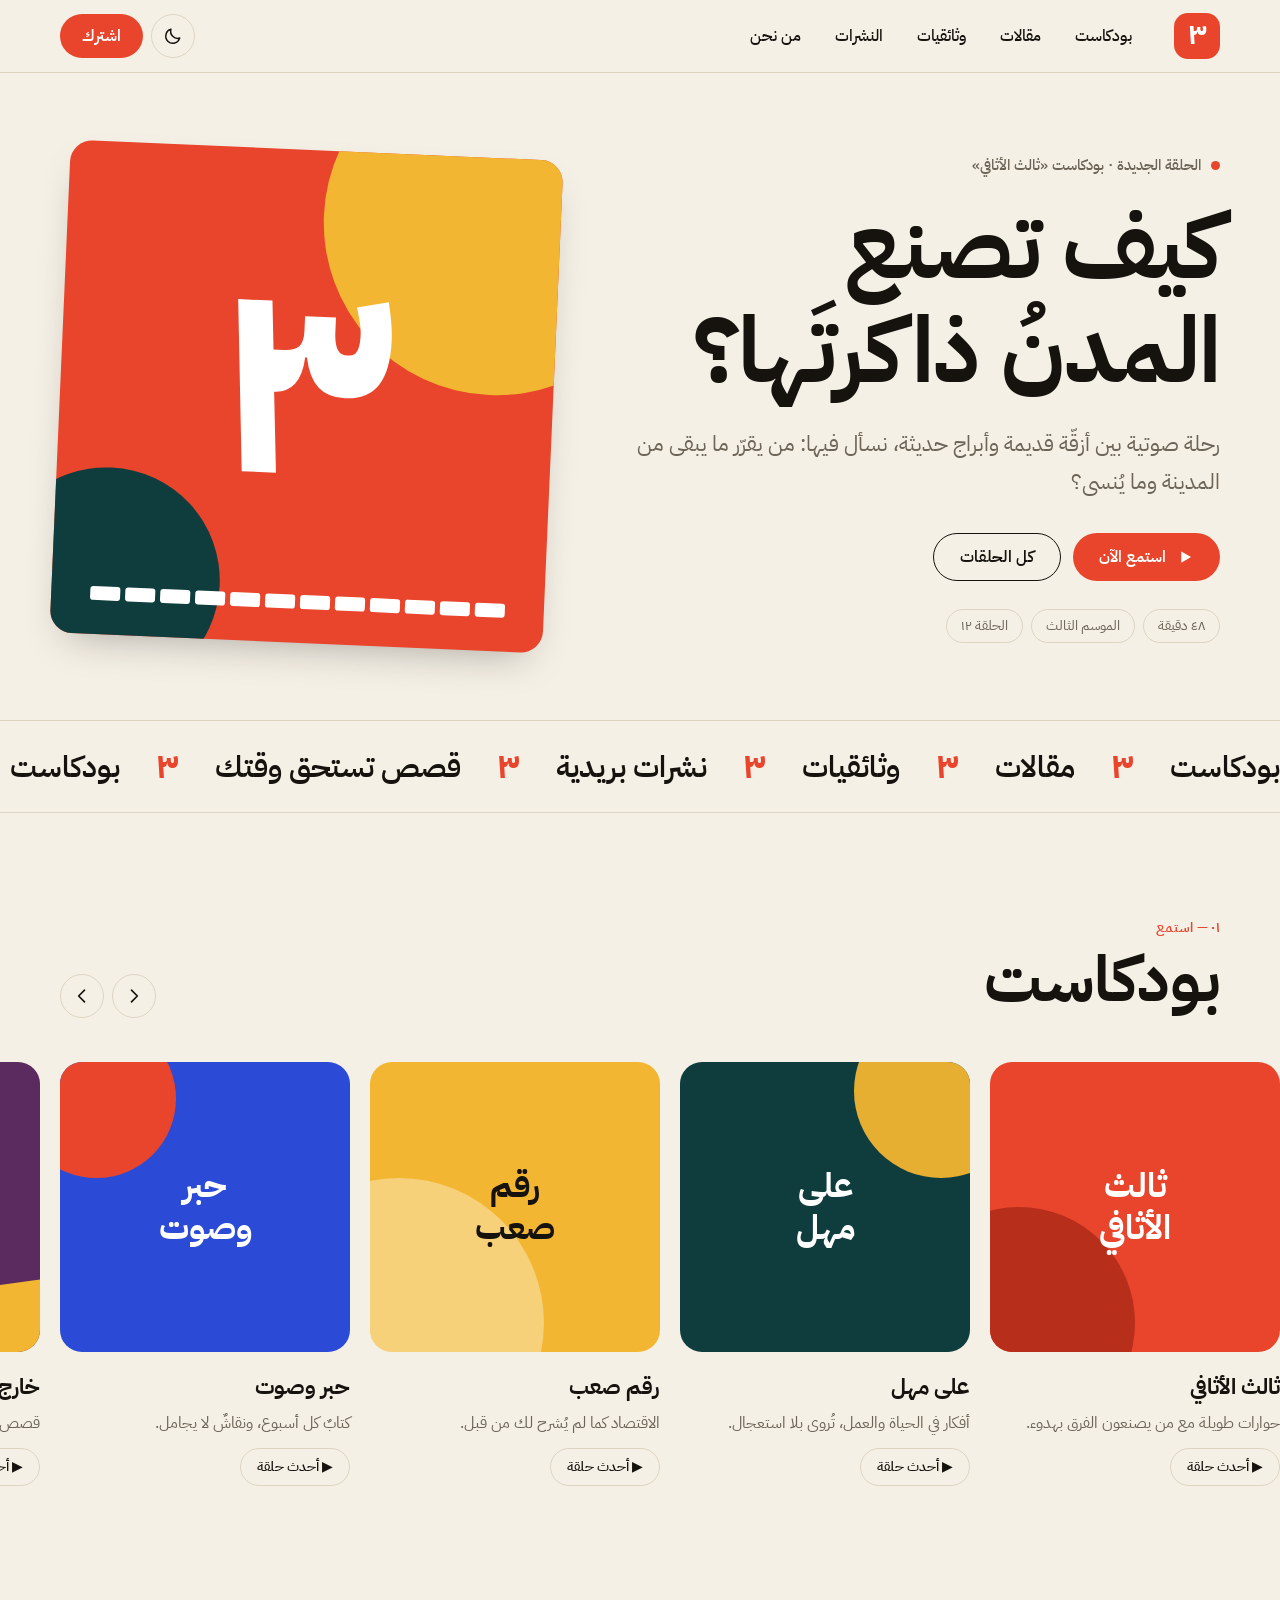
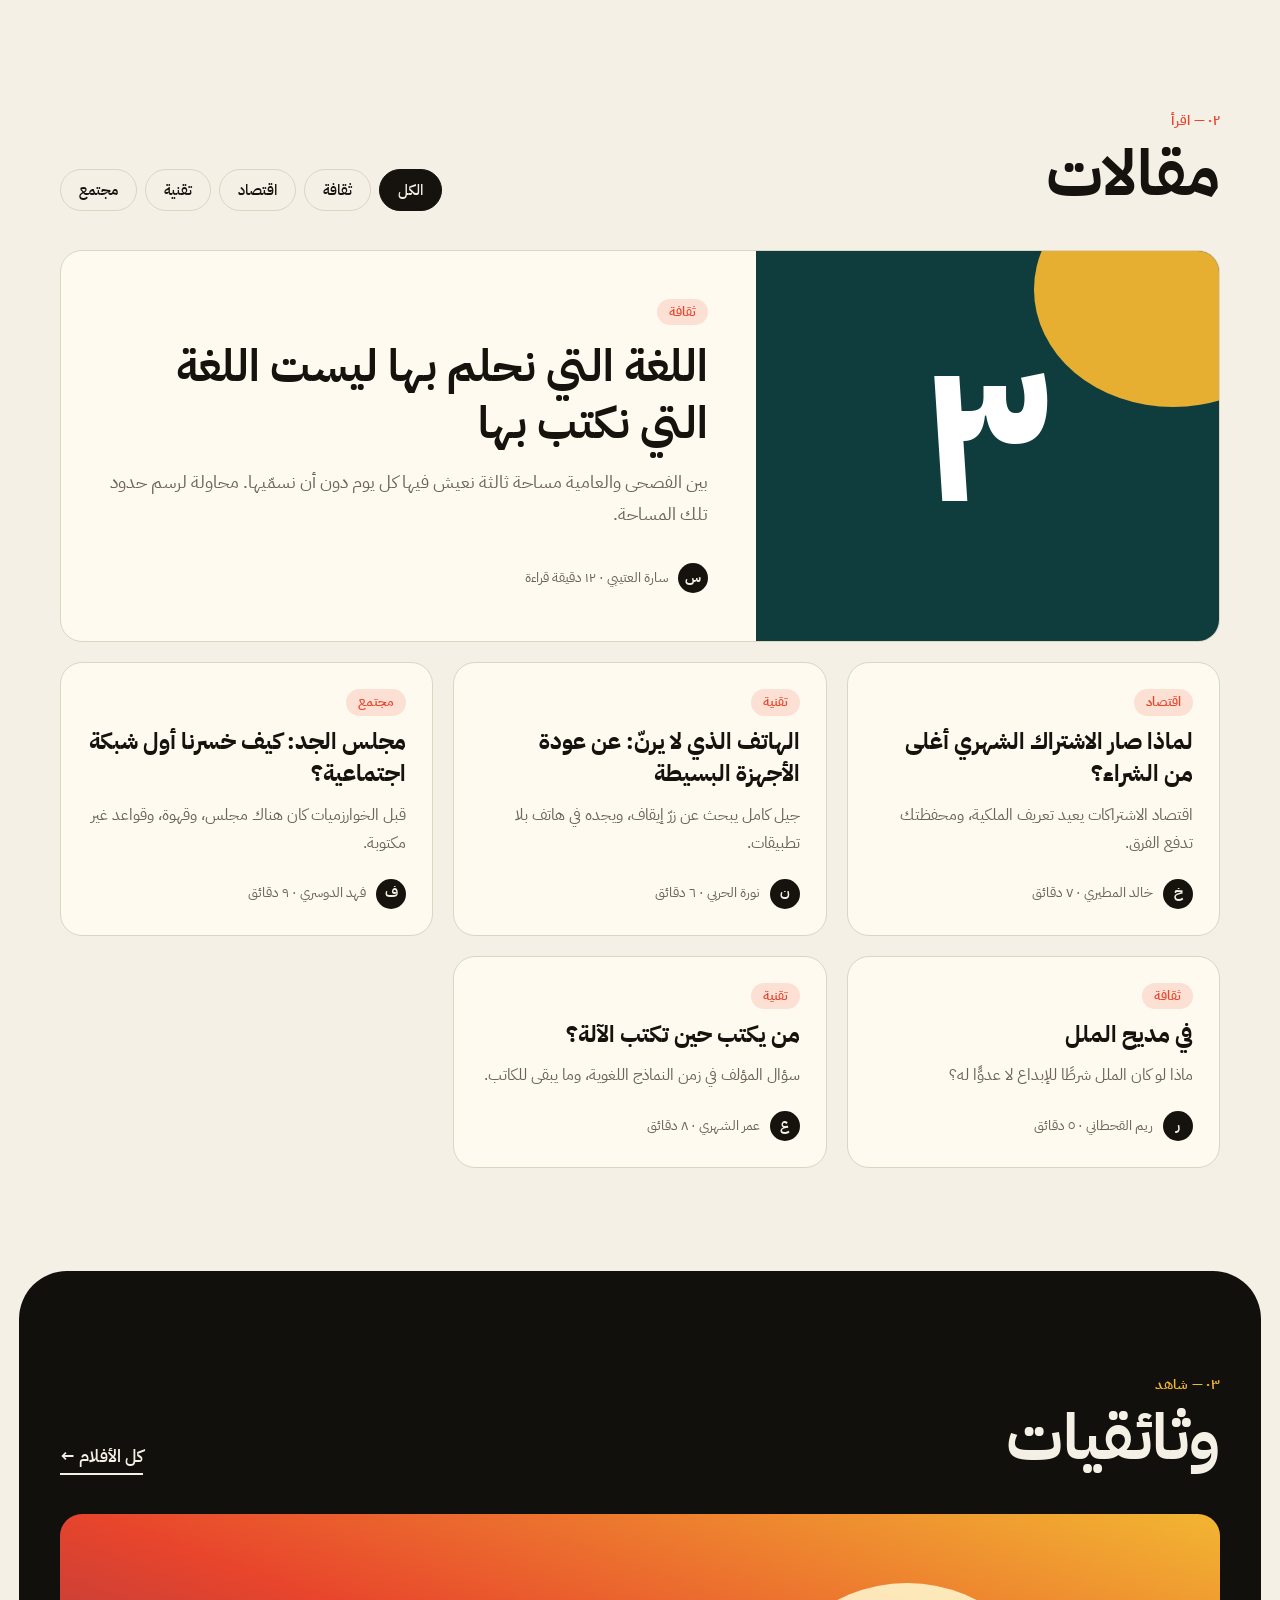
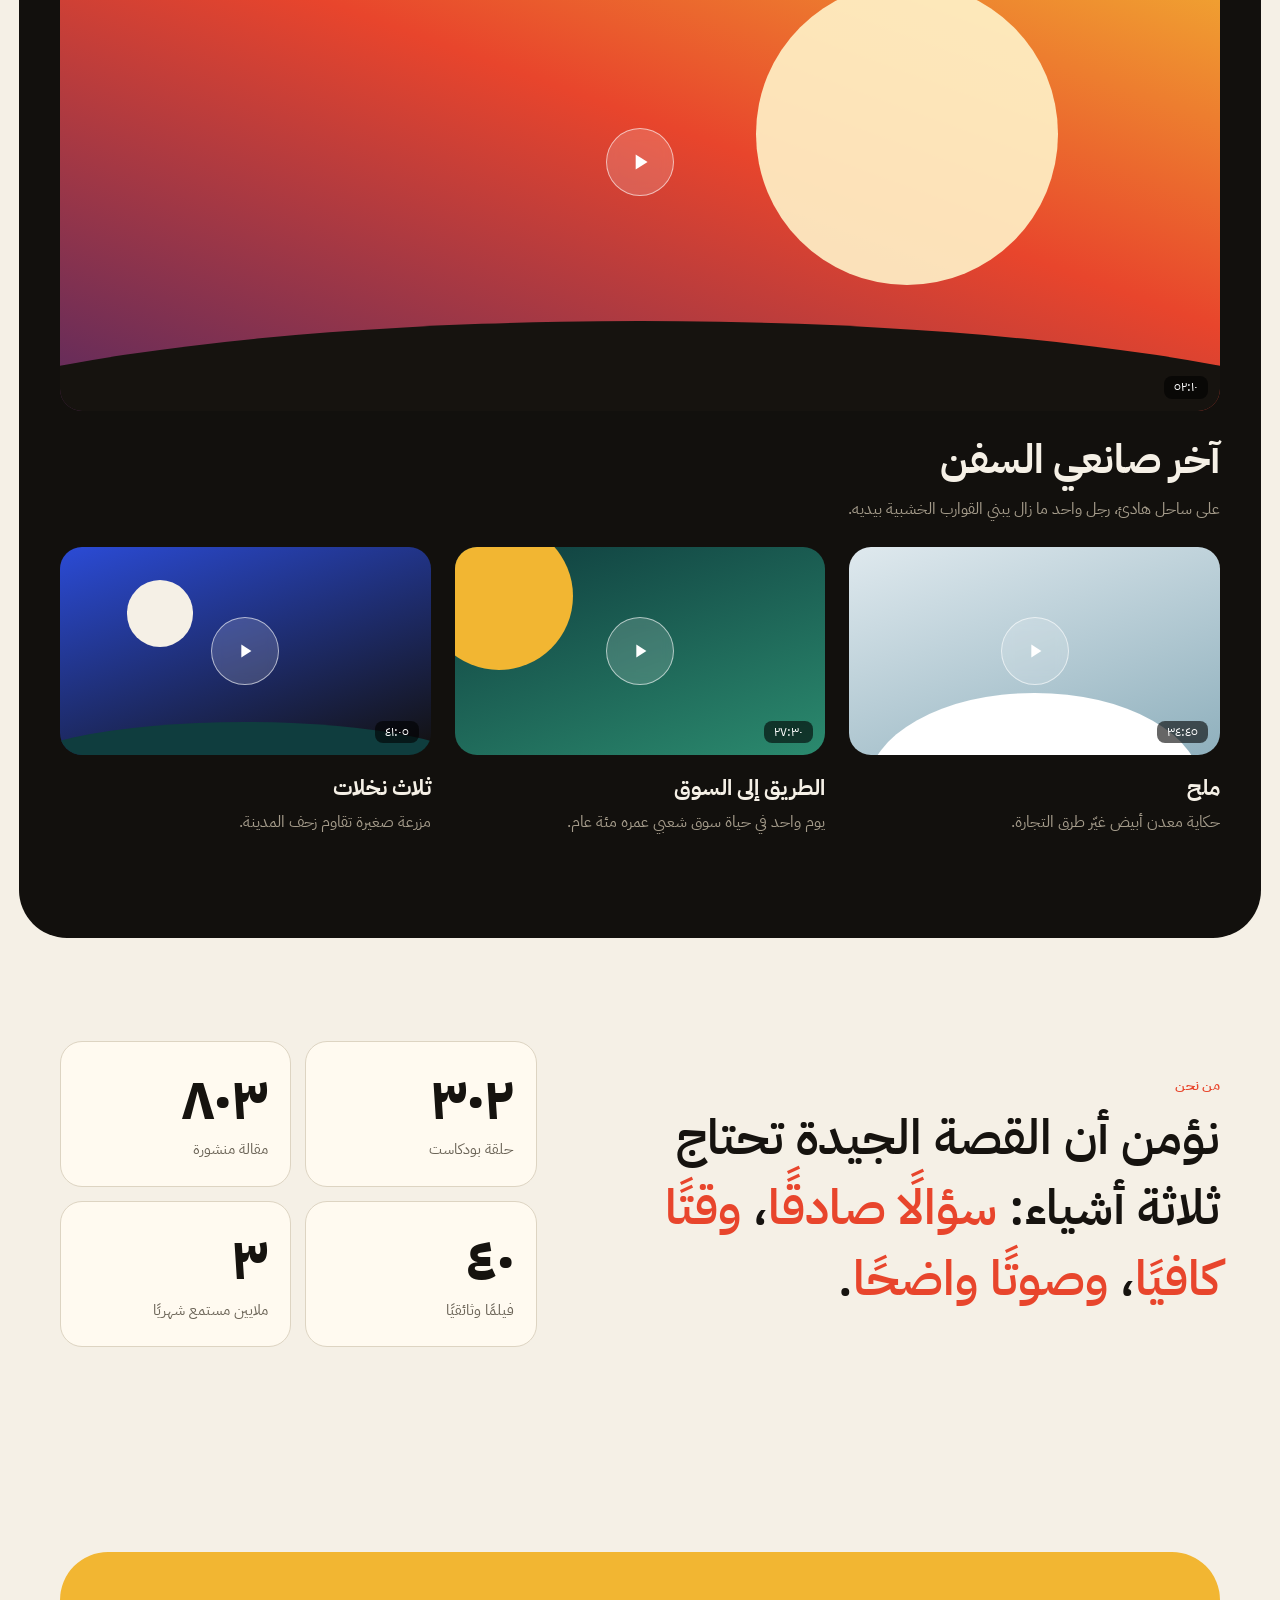
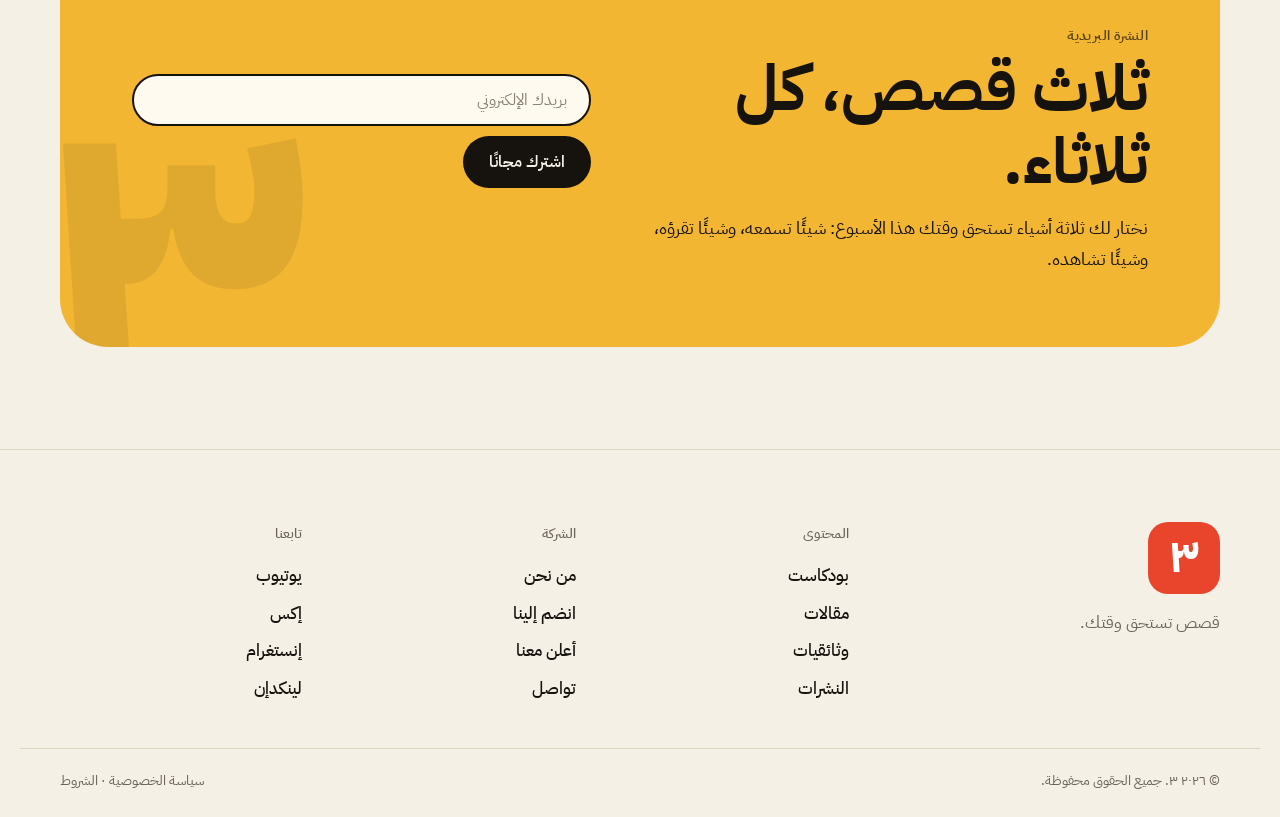
==== thalatha/index.html @ 84c0a6cb "Add ٣: Arabic editorial media site (static HTML/CSS/JS) Co-Authored-By: Claude Fable 5.2 <noreply@an" ====
<!doctype html>
<html lang="ar" dir="rtl">
<head>
  <meta charset="utf-8">
  <meta name="viewport" content="width=device-width, initial-scale=1">
  <title>٣ — قصص تستحق وقتك</title>
  <meta name="description" content="٣ منصة محتوى عربية: بودكاست، مقالات، وأفلام وثائقية تُصنع بتأنٍّ.">
  <link rel="icon" href="data:image/svg+xml,%3Csvg xmlns='http://www.w3.org/2000/svg' viewBox='0 0 64 64'%3E%3Crect width='64' height='64' rx='14' fill='%23E8452C'/%3E%3Ctext x='32' y='47' font-size='44' font-weight='700' text-anchor='middle' fill='%23fff' font-family='Tahoma,Arial'%3E٣%3C/text%3E%3C/svg%3E">
  <link rel="preconnect" href="https://fonts.googleapis.com">
  <link rel="preconnect" href="https://fonts.gstatic.com" crossorigin>
  <link href="https://fonts.googleapis.com/css2?family=IBM+Plex+Sans+Arabic:wght@300;400;500;600;700&display=swap" rel="stylesheet">
  <link rel="stylesheet" href="css/style.css">
  <script>
    (function () {
      try {
        var t = localStorage.getItem('thalatha-theme');
        if (t) document.documentElement.setAttribute('data-theme', t);
      } catch (e) {}
    })();
  </script>
</head>
<body>
  <a class="skip" href="#main">تخطَّ إلى المحتوى</a>

  <header class="site-header" id="top">
    <div class="wrap header-row">
      <a class="logo" href="#top" aria-label="٣ — الصفحة الرئيسية">
        <span class="logo-mark">٣</span>
      </a>

      <nav class="nav" id="nav" aria-label="التنقل الرئيسي">
        <a href="#podcasts">بودكاست</a>
        <a href="#articles">مقالات</a>
        <a href="#films">وثائقيات</a>
        <a href="#newsletter">النشرات</a>
        <a href="#about">من نحن</a>
      </nav>

      <div class="header-actions">
        <button class="icon-btn" id="themeToggle" type="button" aria-label="تبديل المظهر">
          <svg class="i-moon" viewBox="0 0 24 24" width="20" height="20" aria-hidden="true"><path d="M20 14.5A8.5 8.5 0 0 1 9.5 4a8.5 8.5 0 1 0 10.5 10.5Z" fill="none" stroke="currentColor" stroke-width="1.8" stroke-linejoin="round"/></svg>
          <svg class="i-sun" viewBox="0 0 24 24" width="20" height="20" aria-hidden="true"><circle cx="12" cy="12" r="4.2" fill="none" stroke="currentColor" stroke-width="1.8"/><path d="M12 2.5v2.5M12 19v2.5M2.5 12H5M19 12h2.5M5.3 5.3l1.8 1.8M16.9 16.9l1.8 1.8M18.7 5.3l-1.8 1.8M7.1 16.9l-1.8 1.8" stroke="currentColor" stroke-width="1.8" stroke-linecap="round"/></svg>
        </button>
        <a class="btn btn-solid header-cta" href="#newsletter">اشترك</a>
        <button class="icon-btn menu-btn" id="menuBtn" type="button" aria-label="القائمة" aria-expanded="false" aria-controls="nav">
          <span></span><span></span>
        </button>
      </div>
    </div>
  </header>

  <main id="main">

    <!-- HERO -->
    <section class="hero">
      <div class="wrap hero-grid">
        <div class="hero-copy">
          <p class="eyebrow"><span class="dot"></span> الحلقة الجديدة · بودكاست «ثالث الأثافي»</p>
          <h1>كيف تصنع المدنُ ذاكرتَها؟</h1>
          <p class="lede">رحلة صوتية بين أزقّة قديمة وأبراج حديثة، نسأل فيها: من يقرّر ما يبقى من المدينة وما يُنسى؟</p>
          <div class="hero-cta">
            <button class="btn btn-solid play-btn" type="button" data-title="كيف تصنع المدنُ ذاكرتَها؟" data-show="ثالث الأثافي">
              <svg viewBox="0 0 24 24" width="18" height="18" aria-hidden="true"><path d="M7 4.5v15l13-7.5z" fill="currentColor"/></svg>
              استمع الآن
            </button>
            <a class="btn btn-ghost" href="#podcasts">كل الحلقات</a>
          </div>
          <ul class="hero-meta">
            <li>٤٨ دقيقة</li>
            <li>الموسم الثالث</li>
            <li>الحلقة ١٢</li>
          </ul>
        </div>

        <div class="hero-art" aria-hidden="true">
          <div class="art art-hero">
            <span class="art-num">٣</span>
            <div class="bars"><i></i><i></i><i></i><i></i><i></i><i></i><i></i><i></i><i></i><i></i><i></i><i></i></div>
          </div>
        </div>
      </div>

      <div class="ticker" aria-hidden="true">
        <div class="ticker-track">
          <span>بودكاست</span><b>٣</b><span>مقالات</span><b>٣</b><span>وثائقيات</span><b>٣</b><span>نشرات بريدية</span><b>٣</b><span>قصص تستحق وقتك</span><b>٣</b>
          <span>بودكاست</span><b>٣</b><span>مقالات</span><b>٣</b><span>وثائقيات</span><b>٣</b><span>نشرات بريدية</span><b>٣</b><span>قصص تستحق وقتك</span><b>٣</b>
        </div>
      </div>
    </section>

    <!-- PODCASTS -->
    <section class="section" id="podcasts">
      <div class="wrap">
        <div class="section-head">
          <div>
            <p class="kicker">٠١ — استمع</p>
            <h2>بودكاست</h2>
          </div>
          <div class="scroll-ctrl">
            <button class="icon-btn" type="button" data-scroll="prev" aria-label="السابق">
              <svg viewBox="0 0 24 24" width="20" height="20" aria-hidden="true"><path d="M9 5l7 7-7 7" fill="none" stroke="currentColor" stroke-width="2" stroke-linecap="round" stroke-linejoin="round"/></svg>
            </button>
            <button class="icon-btn" type="button" data-scroll="next" aria-label="التالي">
              <svg viewBox="0 0 24 24" width="20" height="20" aria-hidden="true"><path d="M15 5l-7 7 7 7" fill="none" stroke="currentColor" stroke-width="2" stroke-linecap="round" stroke-linejoin="round"/></svg>
            </button>
          </div>
        </div>
      </div>

      <div class="rail" id="podcastRail" tabindex="0" aria-label="برامج البودكاست">
        <article class="show">
          <div class="art c1"><span class="art-title">ثالث<br>الأثافي</span></div>
          <h3>ثالث الأثافي</h3>
          <p>حوارات طويلة مع من يصنعون الفرق بهدوء.</p>
          <button class="chip play-btn" type="button" data-title="كيف تصنع المدنُ ذاكرتَها؟" data-show="ثالث الأثافي">▶ أحدث حلقة</button>
        </article>
        <article class="show">
          <div class="art c2"><span class="art-title">على<br>مهل</span></div>
          <h3>على مهل</h3>
          <p>أفكار في الحياة والعمل، تُروى بلا استعجال.</p>
          <button class="chip play-btn" type="button" data-title="لماذا نخاف من الفراغ؟" data-show="على مهل">▶ أحدث حلقة</button>
        </article>
        <article class="show">
          <div class="art c3"><span class="art-title">رقم<br>صعب</span></div>
          <h3>رقم صعب</h3>
          <p>الاقتصاد كما لم يُشرح لك من قبل.</p>
          <button class="chip play-btn" type="button" data-title="من يدفع ثمن القهوة فعلًا؟" data-show="رقم صعب">▶ أحدث حلقة</button>
        </article>
        <article class="show">
          <div class="art c4"><span class="art-title">حبر<br>وصوت</span></div>
          <h3>حبر وصوت</h3>
          <p>كتابٌ كل أسبوع، ونقاشٌ لا يجامل.</p>
          <button class="chip play-btn" type="button" data-title="روايات لا تُقرأ مرة واحدة" data-show="حبر وصوت">▶ أحدث حلقة</button>
        </article>
        <article class="show">
          <div class="art c5"><span class="art-title">خارج<br>الخريطة</span></div>
          <h3>خارج الخريطة</h3>
          <p>قصص سفر إلى أماكن لا تصلها الإعلانات.</p>
          <button class="chip play-btn" type="button" data-title="قرية على حافة الربع الخالي" data-show="خارج الخريطة">▶ أحدث حلقة</button>
        </article>
        <article class="show">
          <div class="art c6"><span class="art-title">سؤال<br>ثالث</span></div>
          <h3>سؤال ثالث</h3>
          <p>علوم وتقنية لمن يحب أن يسأل «ولماذا؟».</p>
          <button class="chip play-btn" type="button" data-title="هل تحلم الآلة؟" data-show="سؤال ثالث">▶ أحدث حلقة</button>
        </article>
      </div>
    </section>

    <!-- ARTICLES -->
    <section class="section" id="articles">
      <div class="wrap">
        <div class="section-head">
          <div>
            <p class="kicker">٠٢ — اقرأ</p>
            <h2>مقالات</h2>
          </div>
          <div class="filters" role="tablist" aria-label="تصنيف المقالات">
            <button class="filter is-active" type="button" data-filter="all">الكل</button>
            <button class="filter" type="button" data-filter="culture">ثقافة</button>
            <button class="filter" type="button" data-filter="economy">اقتصاد</button>
            <button class="filter" type="button" data-filter="tech">تقنية</button>
            <button class="filter" type="button" data-filter="society">مجتمع</button>
          </div>
        </div>

        <div class="articles" id="articleGrid">
          <article class="post post-lead" data-cat="culture">
            <div class="art c2 post-art"><span class="art-num">٣</span></div>
            <div class="post-body">
              <span class="tag">ثقافة</span>
              <h3><a href="#">اللغة التي نحلم بها ليست اللغة التي نكتب بها</a></h3>
              <p>بين الفصحى والعامية مساحة ثالثة نعيش فيها كل يوم دون أن نسمّيها. محاولة لرسم حدود تلك المساحة.</p>
              <div class="byline"><span class="avatar">س</span> سارة العتيبي · ١٢ دقيقة قراءة</div>
            </div>
          </article>

          <article class="post" data-cat="economy">
            <span class="tag">اقتصاد</span>
            <h3><a href="#">لماذا صار الاشتراك الشهري أغلى من الشراء؟</a></h3>
            <p>اقتصاد الاشتراكات يعيد تعريف الملكية، ومحفظتك تدفع الفرق.</p>
            <div class="byline"><span class="avatar">خ</span> خالد المطيري · ٧ دقائق</div>
          </article>

          <article class="post" data-cat="tech">
            <span class="tag">تقنية</span>
            <h3><a href="#">الهاتف الذي لا يرنّ: عن عودة الأجهزة البسيطة</a></h3>
            <p>جيل كامل يبحث عن زرّ إيقاف، ويجده في هاتف بلا تطبيقات.</p>
            <div class="byline"><span class="avatar">ن</span> نورة الحربي · ٦ دقائق</div>
          </article>

          <article class="post" data-cat="society">
            <span class="tag">مجتمع</span>
            <h3><a href="#">مجلس الجد: كيف خسرنا أول شبكة اجتماعية؟</a></h3>
            <p>قبل الخوارزميات كان هناك مجلس، وقهوة، وقواعد غير مكتوبة.</p>
            <div class="byline"><span class="avatar">ف</span> فهد الدوسري · ٩ دقائق</div>
          </article>

          <article class="post" data-cat="culture">
            <span class="tag">ثقافة</span>
            <h3><a href="#">في مديح الملل</a></h3>
            <p>ماذا لو كان الملل شرطًا للإبداع لا عدوًّا له؟</p>
            <div class="byline"><span class="avatar">ر</span> ريم القحطاني · ٥ دقائق</div>
          </article>

          <article class="post" data-cat="tech">
            <span class="tag">تقنية</span>
            <h3><a href="#">من يكتب حين تكتب الآلة؟</a></h3>
            <p>سؤال المؤلف في زمن النماذج اللغوية، وما يبقى للكاتب.</p>
            <div class="byline"><span class="avatar">ع</span> عمر الشهري · ٨ دقائق</div>
          </article>
        </div>
      </div>
    </section>

    <!-- FILMS -->
    <section class="section section-dark" id="films">
      <div class="wrap">
        <div class="section-head">
          <div>
            <p class="kicker">٠٣ — شاهد</p>
            <h2>وثائقيات</h2>
          </div>
          <a class="link-arrow" href="#">كل الأفلام <span aria-hidden="true">←</span></a>
        </div>

        <div class="films">
          <a class="film film-lead" href="#">
            <div class="art f1">
              <span class="play-ring"><svg viewBox="0 0 24 24" width="26" height="26" aria-hidden="true"><path d="M8 5v14l11-7z" fill="currentColor"/></svg></span>
              <span class="dur">٥٢:١٠</span>
            </div>
            <h3>آخر صانعي السفن</h3>
            <p>على ساحل هادئ، رجل واحد ما زال يبني القوارب الخشبية بيديه.</p>
          </a>
          <a class="film" href="#">
            <div class="art f2">
              <span class="play-ring"><svg viewBox="0 0 24 24" width="22" height="22" aria-hidden="true"><path d="M8 5v14l11-7z" fill="currentColor"/></svg></span>
              <span class="dur">٣٤:٤٥</span>
            </div>
            <h3>ملح</h3>
            <p>حكاية معدن أبيض غيّر طرق التجارة.</p>
          </a>
          <a class="film" href="#">
            <div class="art f3">
              <span class="play-ring"><svg viewBox="0 0 24 24" width="22" height="22" aria-hidden="true"><path d="M8 5v14l11-7z" fill="currentColor"/></svg></span>
              <span class="dur">٢٧:٣٠</span>
            </div>
            <h3>الطريق إلى السوق</h3>
            <p>يوم واحد في حياة سوق شعبي عمره مئة عام.</p>
          </a>
          <a class="film" href="#">
            <div class="art f4">
              <span class="play-ring"><svg viewBox="0 0 24 24" width="22" height="22" aria-hidden="true"><path d="M8 5v14l11-7z" fill="currentColor"/></svg></span>
              <span class="dur">٤١:٠٥</span>
            </div>
            <h3>ثلاث نخلات</h3>
            <p>مزرعة صغيرة تقاوم زحف المدينة.</p>
          </a>
        </div>
      </div>
    </section>

    <!-- STATS -->
    <section class="section stats-section" id="about">
      <div class="wrap about-grid">
        <div>
          <p class="kicker">من نحن</p>
          <h2 class="big-quote">نؤمن أن القصة الجيدة تحتاج ثلاثة أشياء: <em>سؤالًا صادقًا</em>، <em>وقتًا كافيًا</em>، <em>وصوتًا واضحًا</em>.</h2>
        </div>
        <ul class="stats">
          <li><strong data-count="320">٠</strong><span>حلقة بودكاست</span></li>
          <li><strong data-count="850">٠</strong><span>مقالة منشورة</span></li>
          <li><strong data-count="42">٠</strong><span>فيلمًا وثائقيًا</span></li>
          <li><strong data-count="3">٠</strong><span>ملايين مستمع شهريًا</span></li>
        </ul>
      </div>
    </section>

    <!-- NEWSLETTER -->
    <section class="section" id="newsletter">
      <div class="wrap">
        <div class="newsletter">
          <div class="nl-copy">
            <p class="kicker">النشرة البريدية</p>
            <h2>ثلاث قصص، كل ثلاثاء.</h2>
            <p>نختار لك ثلاثة أشياء تستحق وقتك هذا الأسبوع: شيئًا تسمعه، وشيئًا تقرؤه، وشيئًا تشاهده.</p>
          </div>
          <form class="nl-form" id="nlForm" novalidate>
            <label class="sr-only" for="email">البريد الإلكتروني</label>
            <input id="email" name="email" type="email" inputmode="email" autocomplete="email" placeholder="بريدك الإلكتروني" required dir="ltr">
            <button class="btn btn-dark" type="submit">اشترك مجانًا</button>
            <p class="nl-msg" id="nlMsg" role="status" aria-live="polite"></p>
          </form>
          <span class="nl-num" aria-hidden="true">٣</span>
        </div>
      </div>
    </section>
  </main>

  <footer class="site-footer">
    <div class="wrap footer-grid">
      <div class="footer-brand">
        <span class="logo-mark logo-lg">٣</span>
        <p>قصص تستحق وقتك.</p>
      </div>
      <div>
        <h4>المحتوى</h4>
        <a href="#podcasts">بودكاست</a>
        <a href="#articles">مقالات</a>
        <a href="#films">وثائقيات</a>
        <a href="#newsletter">النشرات</a>
      </div>
      <div>
        <h4>الشركة</h4>
        <a href="#about">من نحن</a>
        <a href="#">انضم إلينا</a>
        <a href="#">أعلن معنا</a>
        <a href="#">تواصل</a>
      </div>
      <div>
        <h4>تابعنا</h4>
        <a href="#">يوتيوب</a>
        <a href="#">إكس</a>
        <a href="#">إنستغرام</a>
        <a href="#">لينكدإن</a>
      </div>
    </div>
    <div class="wrap footer-bottom">
      <span>© <span id="year">٢٠٢٦</span> ٣. جميع الحقوق محفوظة.</span>
      <span><a href="#">سياسة الخصوصية</a> · <a href="#">الشروط</a></span>
    </div>
  </footer>

  <!-- MINI PLAYER -->
  <div class="player" id="player" hidden>
    <div class="player-art">٣</div>
    <div class="player-info">
      <strong id="playerTitle">—</strong>
      <span id="playerShow">—</span>
      <div class="progress" aria-hidden="true"><i id="playerBar"></i></div>
    </div>
    <button class="icon-btn player-toggle" id="playerToggle" type="button" aria-label="إيقاف مؤقت">
      <svg class="i-pause" viewBox="0 0 24 24" width="20" height="20" aria-hidden="true"><path d="M7 5h4v14H7zM13 5h4v14h-4z" fill="currentColor"/></svg>
      <svg class="i-play" viewBox="0 0 24 24" width="20" height="20" aria-hidden="true"><path d="M7 4.5v15l13-7.5z" fill="currentColor"/></svg>
    </button>
    <button class="icon-btn" id="playerClose" type="button" aria-label="إغلاق المشغل">
      <svg viewBox="0 0 24 24" width="18" height="18" aria-hidden="true"><path d="M6 6l12 12M18 6L6 18" stroke="currentColor" stroke-width="2" stroke-linecap="round"/></svg>
    </button>
  </div>

  <script src="js/main.js"></script>
</body>
</html>
---- thalatha/css/style.css ----
/* ٣ — نظام التصميم */
:root {
  --bg: #f5f0e6;
  --surface: #fffaf0;
  --ink: #16130f;
  --muted: #6b6457;
  --line: #ddd4c2;
  --accent: #e8452c;
  --accent-ink: #ffffff;
  --green: #0f3d3e;
  --yellow: #f2b632;
  --blue: #2b4bd6;
  --plum: #5b2a5e;
  --dark: #12100d;
  --dark-surface: #1e1b16;
  --on-dark: #f5f0e6;
  --radius: 22px;
  --radius-sm: 12px;
  --wrap: 1240px;
  --gutter: clamp(16px, 4vw, 40px);
  --font: "IBM Plex Sans Arabic", "Noto Sans Arabic", "Segoe UI", Tahoma, Arial, sans-serif;
  --shadow: 0 18px 40px -18px rgba(22, 19, 15, .35);
  color-scheme: light;
}

@media (prefers-color-scheme: dark) {
  :root:not([data-theme="light"]) {
    --bg: #12100d;
    --surface: #1e1b16;
    --ink: #f5f0e6;
    --muted: #a59c8b;
    --line: #322d25;
    --dark: #070605;
    --dark-surface: #17140f;
    --shadow: 0 18px 40px -18px rgba(0, 0, 0, .8);
    color-scheme: dark;
  }
}
:root[data-theme="dark"] {
  --bg: #12100d;
  --surface: #1e1b16;
  --ink: #f5f0e6;
  --muted: #a59c8b;
  --line: #322d25;
  --dark: #070605;
  --dark-surface: #17140f;
  --shadow: 0 18px 40px -18px rgba(0, 0, 0, .8);
  color-scheme: dark;
}

*, *::before, *::after { box-sizing: border-box; }
html { scroll-behavior: smooth; scroll-padding-top: 84px; }
body {
  margin: 0;
  background: var(--bg);
  color: var(--ink);
  font-family: var(--font);
  font-size: 17px;
  line-height: 1.75;
  -webkit-font-smoothing: antialiased;
  overflow-x: hidden;
}
h1, h2, h3, h4, p, ul { margin: 0; }
ul { padding: 0; list-style: none; }
a { color: inherit; text-decoration: none; }
button { font: inherit; color: inherit; cursor: pointer; border: 0; background: none; }
:focus-visible { outline: 3px solid var(--accent); outline-offset: 3px; border-radius: 6px; }

.wrap { max-width: var(--wrap); margin-inline: auto; padding-inline: var(--gutter); }
.sr-only { position: absolute; width: 1px; height: 1px; overflow: hidden; clip-path: inset(50%); white-space: nowrap; }
.skip { position: absolute; inset-inline-start: 12px; top: -60px; background: var(--ink); color: var(--bg); padding: 8px 16px; border-radius: 10px; z-index: 100; }
.skip:focus { top: 12px; }

/* ---------- Header ---------- */
.site-header {
  position: sticky; top: 0; z-index: 50;
  background: color-mix(in srgb, var(--bg) 86%, transparent);
  backdrop-filter: blur(14px);
  -webkit-backdrop-filter: blur(14px);
  border-bottom: 1px solid var(--line);
}
.header-row { display: flex; align-items: center; gap: 28px; height: 72px; }
.logo-mark {
  display: inline-grid; place-items: center;
  width: 46px; height: 46px; border-radius: 14px;
  background: var(--accent); color: var(--accent-ink);
  font-size: 30px; font-weight: 700; line-height: 1;
  padding-bottom: 4px;
  transition: transform .3s cubic-bezier(.3, 1.6, .5, 1);
}
.logo:hover .logo-mark { transform: rotate(-8deg) scale(1.06); }
.nav { display: flex; gap: 6px; margin-inline-end: auto; }
.nav a { padding: 8px 14px; border-radius: 999px; font-weight: 500; font-size: 16px; transition: background .2s; }
.nav a:hover { background: color-mix(in srgb, var(--ink) 9%, transparent); }
.header-actions { display: flex; align-items: center; gap: 8px; }

.icon-btn {
  display: inline-grid; place-items: center;
  width: 44px; height: 44px; border-radius: 50%;
  border: 1px solid var(--line);
  transition: background .2s, border-color .2s, transform .2s;
}
.icon-btn:hover { background: var(--ink); color: var(--bg); border-color: var(--ink); }
.icon-btn:active { transform: scale(.94); }
.i-sun { display: none; }
:root[data-theme="dark"] .i-sun { display: block; }
:root[data-theme="dark"] .i-moon { display: none; }
@media (prefers-color-scheme: dark) {
  :root:not([data-theme="light"]) .i-sun { display: block; }
  :root:not([data-theme="light"]) .i-moon { display: none; }
}
.menu-btn { display: none; gap: 5px; align-content: center; }
.menu-btn span { display: block; width: 18px; height: 2px; background: currentColor; border-radius: 2px; transition: transform .25s; }
.menu-btn[aria-expanded="true"] span:first-child { transform: translateY(3.5px) rotate(45deg); }
.menu-btn[aria-expanded="true"] span:last-child { transform: translateY(-3.5px) rotate(-45deg); }

/* ---------- Buttons ---------- */
.btn {
  display: inline-flex; align-items: center; justify-content: center; gap: 10px;
  min-height: 48px; padding: 0 26px; border-radius: 999px;
  font-weight: 600; font-size: 16px; white-space: nowrap;
  transition: transform .2s, background .2s, color .2s, box-shadow .2s;
}
.btn:hover { transform: translateY(-2px); }
.btn:active { transform: translateY(0) scale(.98); }
.btn-solid { background: var(--accent); color: var(--accent-ink); }
.btn-solid:hover { box-shadow: 0 10px 24px -10px var(--accent); }
.btn-ghost { border: 1.5px solid var(--ink); }
.btn-ghost:hover { background: var(--ink); color: var(--bg); }
.btn-dark { background: #16130f; color: #f5f0e6; }
.header-cta { min-height: 44px; padding: 0 22px; }

/* ---------- Hero ---------- */
.hero { padding-top: clamp(36px, 6vw, 80px); }
.hero-grid { display: grid; grid-template-columns: 1.1fr .9fr; gap: clamp(28px, 5vw, 72px); align-items: center; }
.eyebrow { display: inline-flex; align-items: center; gap: 10px; font-size: 15px; font-weight: 500; color: var(--muted); margin-bottom: 18px; }
.dot { width: 9px; height: 9px; border-radius: 50%; background: var(--accent); animation: pulse 1.8s infinite; }
@keyframes pulse { 0% { box-shadow: 0 0 0 0 color-mix(in srgb, var(--accent) 60%, transparent); } 100% { box-shadow: 0 0 0 12px transparent; } }
h1 { font-size: clamp(42px, 7.2vw, 96px); line-height: 1.12; font-weight: 700; letter-spacing: -.01em; text-wrap: balance; }
.lede { margin-top: 22px; font-size: clamp(18px, 1.7vw, 22px); color: var(--muted); max-width: 34em; }
.hero-cta { display: flex; flex-wrap: wrap; gap: 12px; margin-top: 32px; }
.hero-meta { display: flex; flex-wrap: wrap; gap: 8px; margin-top: 28px; }
.hero-meta li { font-size: 14px; padding: 4px 14px; border: 1px solid var(--line); border-radius: 999px; color: var(--muted); }

/* ---------- Artwork (CSS-only) ---------- */
.art {
  position: relative; overflow: hidden; isolation: isolate;
  aspect-ratio: 1; border-radius: var(--radius);
  display: grid; place-items: center; color: #fff;
}
.art::before, .art::after { content: ""; position: absolute; z-index: -1; border-radius: 50%; }
.art-num { font-size: clamp(120px, 22vw, 300px); font-weight: 700; line-height: 1; padding-bottom: .12em; }
.art-title { font-size: clamp(26px, 3vw, 34px); font-weight: 700; line-height: 1.25; text-align: center; }

.art-hero { background: var(--accent); box-shadow: var(--shadow); transform: rotate(2.5deg); transition: transform .5s cubic-bezier(.3, 1.4, .5, 1); }
.hero-art:hover .art-hero { transform: rotate(0); }
.art-hero::before { width: 70%; height: 70%; background: var(--yellow); inset-inline-start: -22%; top: -22%; }
.art-hero::after { width: 46%; height: 46%; background: var(--green); inset-inline-end: -12%; bottom: -12%; }
.bars { position: absolute; inset-inline: 8%; bottom: 7%; height: 46px; display: flex; align-items: flex-end; gap: 5px; }
.bars i { flex: 1; background: #fff; border-radius: 3px; height: 30%; animation: eq 1.1s ease-in-out infinite alternate; }
.bars i:nth-child(2n) { animation-duration: .8s; }
.bars i:nth-child(3n) { animation-duration: 1.4s; }
.bars i:nth-child(4n) { animation-delay: -.5s; }
@keyframes eq { to { height: 100%; } }

.c1 { background: var(--accent); }
.c1::before { width: 80%; height: 80%; background: #b72f1b; inset-inline-end: -30%; bottom: -30%; }
.c2 { background: var(--green); }
.c2::before { width: 60%; height: 60%; background: var(--yellow); inset-inline-start: -20%; top: -20%; opacity: .95; }
.c3 { background: var(--yellow); color: #16130f; }
.c3::before { width: 100%; height: 100%; background: #fff; opacity: .35; inset-inline-start: 40%; top: 40%; }
.c4 { background: var(--blue); }
.c4::before { width: 55%; height: 55%; background: var(--accent); inset-inline-end: -15%; top: -15%; }
.c5 { background: var(--plum); }
.c5::before { width: 120%; height: 40%; border-radius: 0; background: var(--yellow); bottom: 0; inset-inline-start: -10%; transform: rotate(-8deg) translateY(55%); }
.c6 { background: #16130f; }
.c6::before { width: 60%; height: 60%; background: var(--accent); inset-inline-start: -18%; bottom: -18%; }
.c6::after { width: 30%; height: 30%; background: var(--yellow); inset-inline-end: 8%; top: 8%; }

/* ---------- Ticker ---------- */
.ticker { margin-top: clamp(40px, 6vw, 80px); border-block: 1px solid var(--line); overflow: hidden; padding: 14px 0; }
.ticker-track { display: flex; align-items: center; gap: 36px; width: max-content; animation: marquee 32s linear infinite; font-size: clamp(20px, 2.4vw, 30px); font-weight: 600; }
.ticker-track b { color: var(--accent); font-size: 1.2em; }
@keyframes marquee { to { transform: translateX(50%); } }

/* ---------- Sections ---------- */
.section { padding-block: clamp(56px, 8vw, 110px); }
.section-head { display: flex; align-items: flex-end; justify-content: space-between; gap: 20px; flex-wrap: wrap; margin-bottom: clamp(24px, 3vw, 40px); }
.kicker { font-size: 14px; font-weight: 600; color: var(--accent); letter-spacing: .02em; margin-bottom: 4px; }
h2 { font-size: clamp(34px, 5vw, 64px); line-height: 1.15; font-weight: 700; }
.scroll-ctrl { display: flex; gap: 8px; }
.link-arrow { font-weight: 600; border-bottom: 2px solid currentColor; padding-bottom: 2px; }
.link-arrow span { display: inline-block; transition: transform .2s; }
.link-arrow:hover span { transform: translateX(-6px); }

/* ---------- Podcast rail ---------- */
.rail {
  display: grid; grid-auto-flow: column; grid-auto-columns: clamp(220px, 24vw, 290px);
  gap: 20px; overflow-x: auto; scroll-snap-type: x mandatory;
  padding-inline: max(var(--gutter), calc((100vw - var(--wrap)) / 2 + var(--gutter)));
  padding-block: 6px 18px; scrollbar-width: none;
}
.rail::-webkit-scrollbar { display: none; }
.show { scroll-snap-align: start; }
.show .art { transition: transform .35s cubic-bezier(.3, 1.4, .5, 1); }
.show:hover .art { transform: translateY(-8px) rotate(-1.5deg); }
.show h3 { font-size: 22px; margin-top: 16px; }
.show p { color: var(--muted); font-size: 15.5px; margin-top: 2px; }
.chip { margin-top: 12px; padding: 6px 16px; border-radius: 999px; border: 1px solid var(--line); font-size: 14px; font-weight: 500; transition: background .2s, color .2s, border-color .2s; }
.chip:hover { background: var(--ink); color: var(--bg); border-color: var(--ink); }

/* ---------- Articles ---------- */
.filters { display: flex; flex-wrap: wrap; gap: 8px; }
.filter { padding: 7px 18px; border-radius: 999px; border: 1px solid var(--line); font-size: 15px; font-weight: 500; transition: background .2s, color .2s; }
.filter:hover { border-color: var(--ink); }
.filter.is-active { background: var(--ink); color: var(--bg); border-color: var(--ink); }

.articles { display: grid; grid-template-columns: repeat(3, 1fr); gap: 20px; }
.post {
  background: var(--surface); border: 1px solid var(--line); border-radius: var(--radius);
  padding: 26px; display: flex; flex-direction: column; gap: 10px; position: relative;
  transition: transform .25s, box-shadow .25s, border-color .25s;
}
.post:hover { transform: translateY(-5px); box-shadow: var(--shadow); border-color: var(--ink); }
.post[hidden] { display: none; }
.post h3 { font-size: 23px; line-height: 1.4; font-weight: 700; }
.post h3 a::after { content: ""; position: absolute; inset: 0; border-radius: inherit; }
.post p { color: var(--muted); font-size: 16px; }
.tag { align-self: flex-start; font-size: 13px; font-weight: 600; padding: 2px 12px; border-radius: 999px; background: color-mix(in srgb, var(--accent) 14%, transparent); color: var(--accent); }
.byline { display: flex; align-items: center; gap: 10px; margin-top: auto; padding-top: 12px; font-size: 14px; color: var(--muted); }
.avatar { display: inline-grid; place-items: center; width: 30px; height: 30px; border-radius: 50%; background: var(--ink); color: var(--bg); font-weight: 700; font-size: 14px; flex: none; }
.post-lead { grid-column: span 3; flex-direction: row; padding: 0; overflow: hidden; gap: 0; }
.post-lead .post-art { flex: 0 0 40%; aspect-ratio: auto; min-height: 320px; border-radius: 0; }
.post-lead .post-art .art-num { font-size: clamp(120px, 16vw, 220px); }
.post-lead .post-body { padding: clamp(24px, 4vw, 48px); display: flex; flex-direction: column; gap: 14px; justify-content: center; }
.post-lead h3 { font-size: clamp(26px, 3.4vw, 44px); line-height: 1.3; }
.post-lead p { font-size: 18px; }
.post-lead .byline { margin-top: 8px; }

/* ---------- Films ---------- */
.section-dark { background: var(--dark); color: var(--on-dark); border-radius: clamp(24px, 4vw, 48px); margin-inline: clamp(0px, 1.5vw, 20px); }
.section-dark .kicker { color: var(--yellow); }
.films { display: grid; grid-template-columns: repeat(3, 1fr); gap: 24px; }
.film .art { aspect-ratio: 16 / 9; }
.film-lead { grid-column: span 3; }
.film-lead .art { aspect-ratio: 21 / 9; }
.film h3 { font-size: 22px; margin-top: 14px; }
.film-lead h3 { font-size: clamp(26px, 3.2vw, 40px); }
.film p { color: #a59c8b; font-size: 16px; }
.play-ring {
  display: grid; place-items: center; width: 68px; height: 68px; border-radius: 50%;
  background: rgba(255, 255, 255, .16); backdrop-filter: blur(6px); border: 1.5px solid rgba(255, 255, 255, .6);
  transition: transform .3s cubic-bezier(.3, 1.6, .5, 1), background .3s, color .3s;
}
.film:hover .play-ring { transform: scale(1.14); background: #fff; color: #16130f; }
.dur { position: absolute; bottom: 12px; inset-inline-start: 12px; background: rgba(0, 0, 0, .6); padding: 0 10px; border-radius: 8px; font-size: 13px; }
.f1 { background: linear-gradient(200deg, #f2b632 0%, #e8452c 45%, #5b2a5e 100%); }
.f1::before { width: 26%; aspect-ratio: 1; background: #fff3c9; top: 14%; inset-inline-start: 14%; opacity: .9; }
.f1::after { width: 140%; height: 60%; background: #16130f; bottom: -42%; inset-inline-start: -20%; }
.f2 { background: linear-gradient(160deg, #dfe9ee, #8fb0bd); }
.f2::before { width: 90%; height: 90%; background: #fff; bottom: -60%; inset-inline-start: 5%; }
.f3 { background: linear-gradient(160deg, #0f3d3e, #2b8a6e); }
.f3::before { width: 40%; aspect-ratio: 1; background: var(--yellow); top: -12%; inset-inline-end: -8%; }
.f4 { background: linear-gradient(160deg, #2b4bd6, #12100d); }
.f4::before { width: 18%; aspect-ratio: 1; background: #f5f0e6; top: 16%; inset-inline-end: 18%; }
.f4::after { width: 130%; height: 50%; background: #0f3d3e; bottom: -34%; inset-inline-start: -15%; }

/* ---------- About / stats ---------- */
.about-grid { display: grid; grid-template-columns: 1.3fr 1fr; gap: clamp(28px, 5vw, 72px); align-items: center; }
.big-quote { font-size: clamp(28px, 3.8vw, 50px); line-height: 1.45; font-weight: 600; }
.big-quote em { font-style: normal; color: var(--accent); }
.stats { display: grid; grid-template-columns: 1fr 1fr; gap: 14px; }
.stats li { background: var(--surface); border: 1px solid var(--line); border-radius: var(--radius); padding: 22px; }
.stats strong { display: block; font-size: clamp(38px, 4.6vw, 60px); line-height: 1.2; font-weight: 700; font-variant-numeric: tabular-nums; }
.stats span { color: var(--muted); font-size: 15px; }

/* ---------- Newsletter ---------- */
.newsletter {
  position: relative; overflow: hidden; isolation: isolate;
  background: var(--yellow); color: #16130f; border-radius: clamp(24px, 4vw, 48px);
  padding: clamp(28px, 6vw, 72px);
  display: grid; grid-template-columns: 1.1fr 1fr; gap: clamp(24px, 4vw, 56px); align-items: center;
}
.newsletter .kicker { color: #16130f; opacity: .7; }
.nl-copy p:last-child { margin-top: 12px; font-size: 18px; max-width: 30em; }
.nl-form { display: flex; flex-wrap: wrap; gap: 10px; }
.nl-form input {
  flex: 1 1 220px; min-height: 52px; padding: 0 22px; border-radius: 999px;
  border: 2px solid #16130f; background: #fffaf0; color: #16130f; font: inherit; font-size: 16px; text-align: start;
}
.nl-form input::placeholder { color: #8a8170; direction: rtl; text-align: right; }
.nl-form .btn { min-height: 52px; }
.nl-msg { flex-basis: 100%; min-height: 1.75em; font-size: 15px; font-weight: 600; }
.nl-msg.err { color: #9c1c08; }
.nl-num { position: absolute; z-index: -1; inset-inline-end: -2%; bottom: -34%; font-size: clamp(220px, 34vw, 460px); font-weight: 700; line-height: 1; color: #16130f; opacity: .08; }

/* ---------- Footer ---------- */
.site-footer { border-top: 1px solid var(--line); padding-block: clamp(40px, 6vw, 72px) 24px; }
.footer-grid { display: grid; grid-template-columns: 1.4fr repeat(3, 1fr); gap: 32px; }
.logo-lg { width: 72px; height: 72px; font-size: 48px; border-radius: 20px; }
.footer-brand p { margin-top: 14px; color: var(--muted); }
.site-footer h4 { font-size: 14px; color: var(--muted); font-weight: 500; margin-bottom: 10px; }
.footer-grid a { display: block; padding: 4px 0; font-weight: 500; }
.footer-grid a:hover, .footer-bottom a:hover { color: var(--accent); }
.footer-bottom { display: flex; justify-content: space-between; flex-wrap: wrap; gap: 10px; margin-top: 40px; padding-top: 20px; border-top: 1px solid var(--line); font-size: 14px; color: var(--muted); }

/* ---------- Mini player ---------- */
.player {
  position: fixed; z-index: 60; bottom: 16px; inset-inline: 16px; margin-inline: auto; max-width: 560px;
  display: flex; align-items: center; gap: 12px; padding: 10px 12px;
  background: #16130f; color: #f5f0e6; border-radius: 20px; box-shadow: 0 20px 50px -15px rgba(0, 0, 0, .6);
  animation: rise .35s cubic-bezier(.3, 1.3, .5, 1);
}
.player[hidden] { display: none; }
@keyframes rise { from { transform: translateY(120%); } }
.player-art { flex: none; width: 48px; height: 48px; border-radius: 12px; background: var(--accent); display: grid; place-items: center; font-size: 30px; font-weight: 700; line-height: 1; padding-bottom: 4px; }
.player-info { flex: 1; min-width: 0; display: grid; line-height: 1.4; }
.player-info strong { font-size: 15px; white-space: nowrap; overflow: hidden; text-overflow: ellipsis; }
.player-info span { font-size: 13px; color: #a59c8b; }
.progress { height: 3px; background: #3a342b; border-radius: 3px; margin-top: 6px; overflow: hidden; }
.progress i { display: block; height: 100%; width: 0; background: var(--accent); }
.player .icon-btn { border-color: #3a342b; flex: none; }
.player .icon-btn:hover { background: #f5f0e6; color: #16130f; }
.player .i-play { display: none; }
.player.paused .i-play { display: block; }
.player.paused .i-pause { display: none; }

/* ---------- Reveal ---------- */
.reveal { opacity: 0; transform: translateY(24px); transition: opacity .7s ease, transform .7s ease; }
.reveal.in { opacity: 1; transform: none; }

/* ---------- Responsive ---------- */
@media (max-width: 960px) {
  .articles { grid-template-columns: repeat(2, 1fr); }
  .post-lead { grid-column: span 2; }
  .films { grid-template-columns: repeat(2, 1fr); }
  .film-lead { grid-column: span 2; }
  .about-grid, .newsletter { grid-template-columns: 1fr; }
  .footer-grid { grid-template-columns: 1fr 1fr; }
}
@media (max-width: 760px) {
  body { font-size: 16px; }
  .menu-btn { display: inline-grid; }
  .header-cta { display: none; }
  .header-row { gap: 12px; height: 64px; }
  .header-actions { margin-inline-start: auto; }
  .nav {
    position: absolute; top: 100%; inset-inline: 0; flex-direction: column; gap: 0;
    background: var(--bg); border-bottom: 1px solid var(--line); padding: 8px var(--gutter) 18px;
    display: none;
  }
  .nav.open { display: flex; }
  .nav a { padding: 12px 4px; font-size: 22px; font-weight: 600; border-radius: 0; border-bottom: 1px solid var(--line); }
  .hero-grid { grid-template-columns: 1fr; }
  .hero-art { order: -1; max-width: 300px; margin-inline: auto; width: 100%; }
  .articles, .films { grid-template-columns: 1fr; }
  .post-lead, .film-lead { grid-column: auto; }
  .post-lead { flex-direction: column; }
  .post-lead .post-art { flex: none; min-height: 200px; }
  .film-lead .art { aspect-ratio: 16 / 9; }
  .rail { grid-auto-columns: 68vw; }
}
@media (prefers-reduced-motion: reduce) {
  *, *::before, *::after { animation: none !important; transition: none !important; }
  html { scroll-behavior: auto; }
  .reveal { opacity: 1; transform: none; }
}
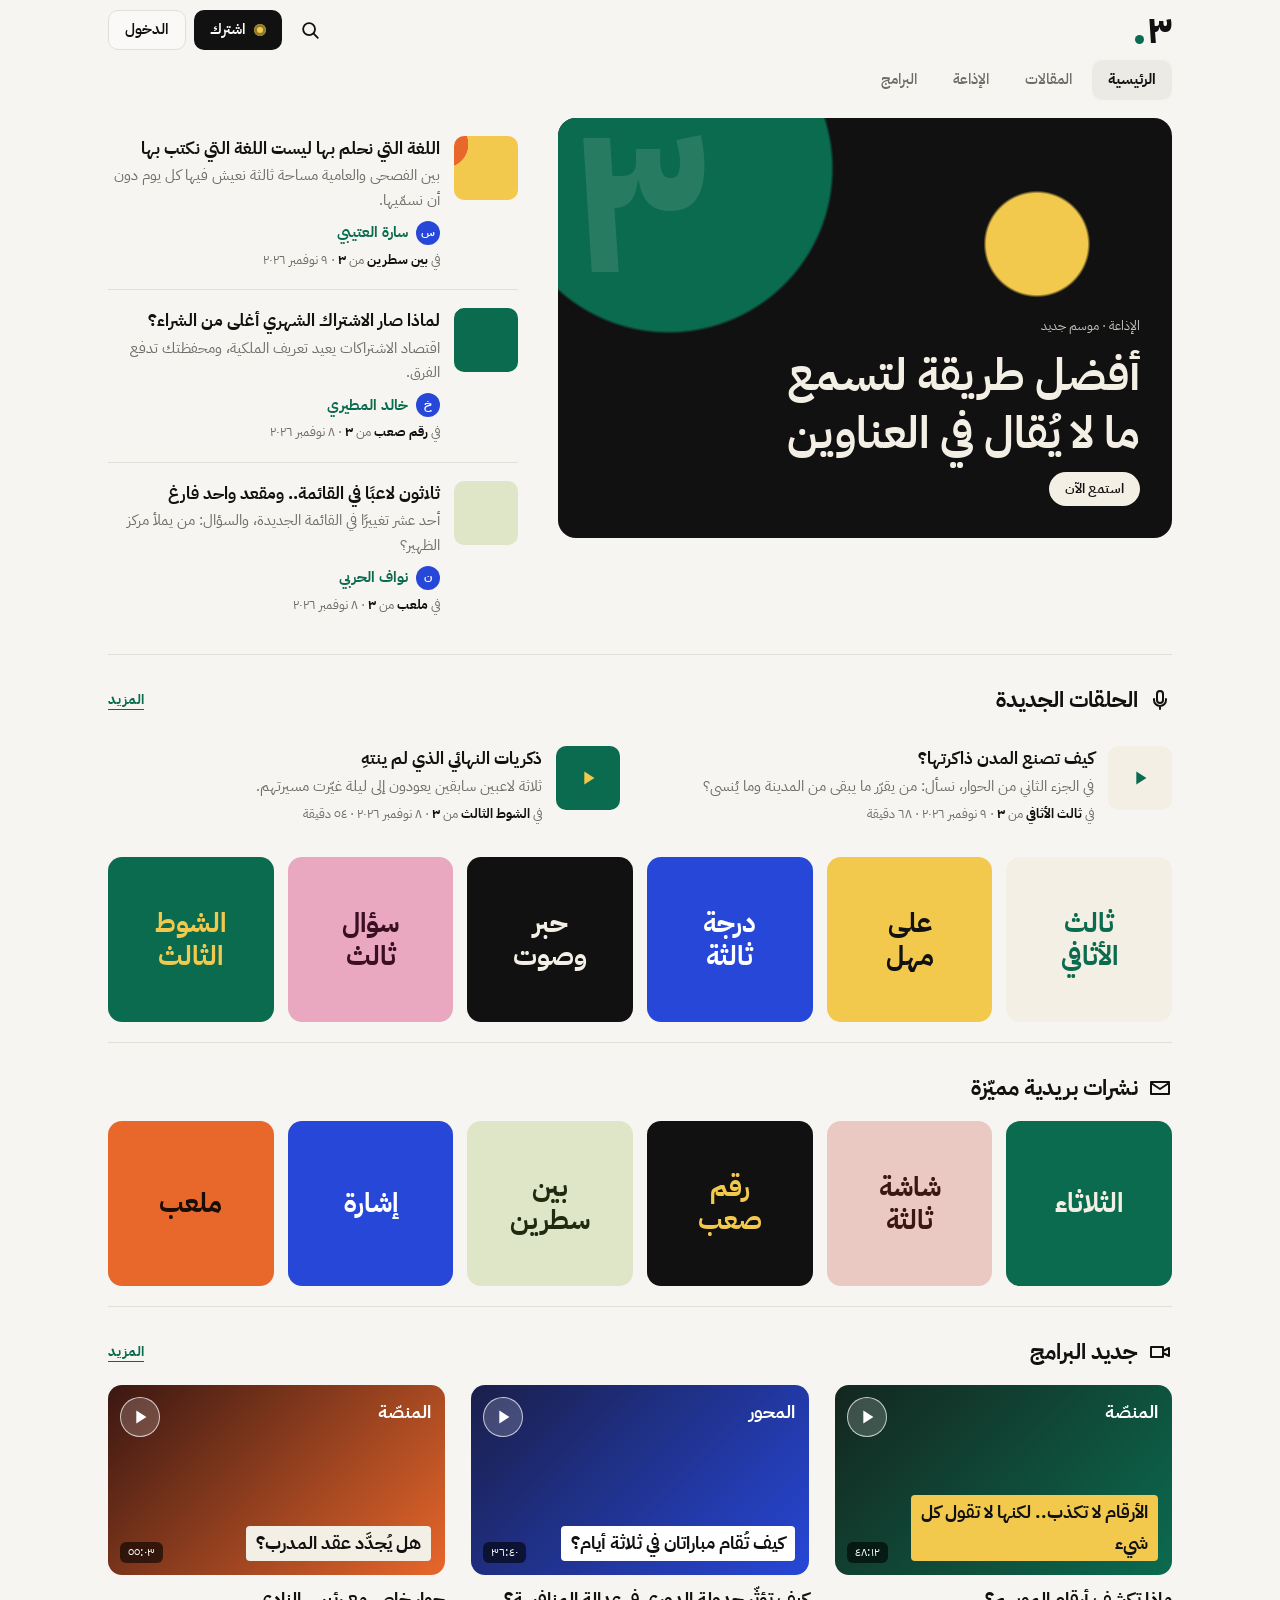
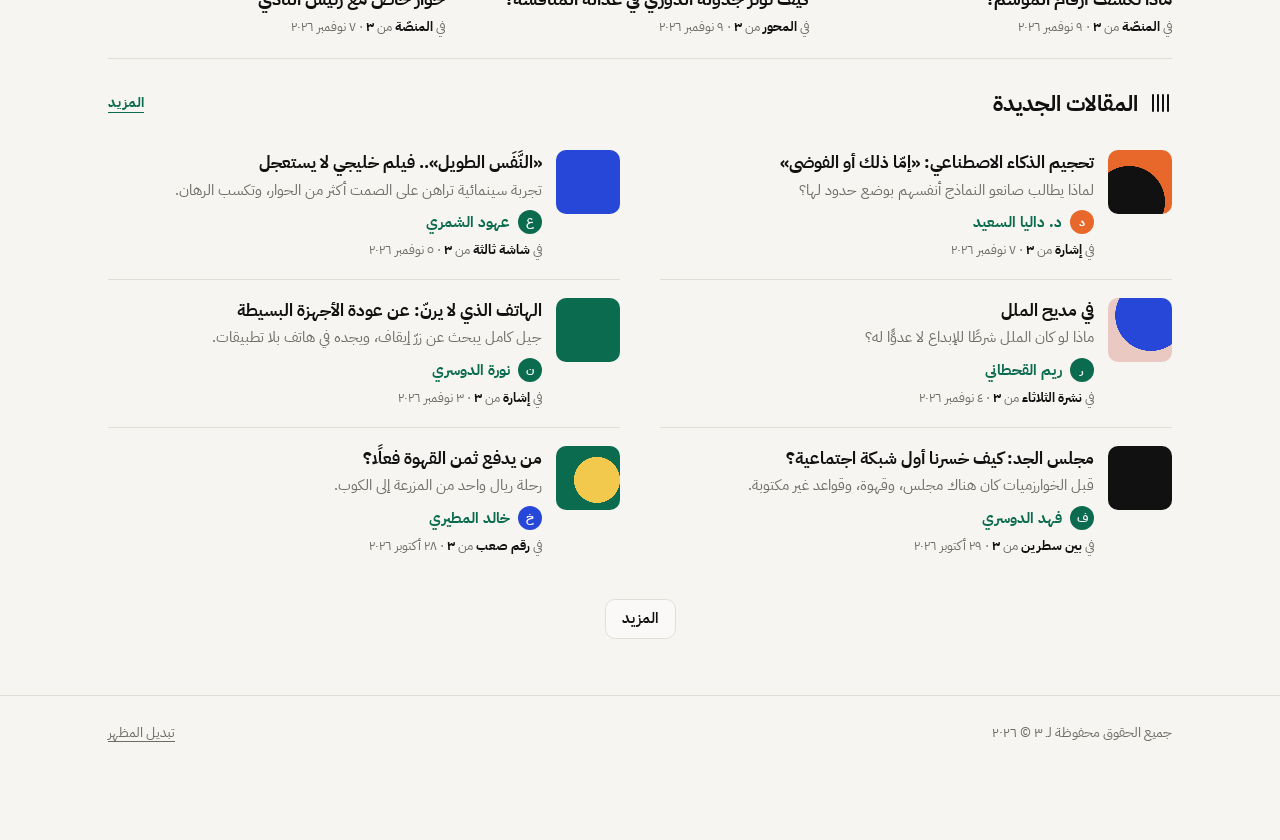
==== commit a3f6be09: "Redesign ٣ as a list-driven editorial site with tabs, reader, search Co-Authored-By: Claude Fable 5." ====
--- a/thalatha/index.html
+++ b/thalatha/index.html
@@ -3,12 +3,12 @@
 <head>
   <meta charset="utf-8">
   <meta name="viewport" content="width=device-width, initial-scale=1">
-  <title>٣ — قصص تستحق وقتك</title>
-  <meta name="description" content="٣ منصة محتوى عربية: بودكاست، مقالات، وأفلام وثائقية تُصنع بتأنٍّ.">
-  <link rel="icon" href="data:image/svg+xml,%3Csvg xmlns='http://www.w3.org/2000/svg' viewBox='0 0 64 64'%3E%3Crect width='64' height='64' rx='14' fill='%23E8452C'/%3E%3Ctext x='32' y='47' font-size='44' font-weight='700' text-anchor='middle' fill='%23fff' font-family='Tahoma,Arial'%3E٣%3C/text%3E%3C/svg%3E">
+  <title>٣</title>
+  <meta name="description" content="٣ — مقالات، إذاعة، برامج، ونشرات بريدية تستحق وقتك.">
+  <link rel="icon" href="data:image/svg+xml,%3Csvg xmlns='http://www.w3.org/2000/svg' viewBox='0 0 64 64'%3E%3Crect width='64' height='64' rx='14' fill='%23111'/%3E%3Ctext x='32' y='47' font-size='44' font-weight='700' text-anchor='middle' fill='%23fff' font-family='Tahoma,Arial'%3E٣%3C/text%3E%3C/svg%3E">
   <link rel="preconnect" href="https://fonts.googleapis.com">
   <link rel="preconnect" href="https://fonts.gstatic.com" crossorigin>
-  <link href="https://fonts.googleapis.com/css2?family=IBM+Plex+Sans+Arabic:wght@300;400;500;600;700&display=swap" rel="stylesheet">
+  <link href="https://fonts.googleapis.com/css2?family=IBM+Plex+Sans+Arabic:wght@400;500;600;700&display=swap" rel="stylesheet">
   <link rel="stylesheet" href="css/style.css">
   <script>
     (function () {
@@ -20,335 +20,94 @@
   </script>
 </head>
 <body>
-  <a class="skip" href="#main">تخطَّ إلى المحتوى</a>
+  <a class="skip" href="#app">تخطَّ إلى المحتوى</a>
 
-  <header class="site-header" id="top">
-    <div class="wrap header-row">
-      <a class="logo" href="#top" aria-label="٣ — الصفحة الرئيسية">
-        <span class="logo-mark">٣</span>
-      </a>
-
-      <nav class="nav" id="nav" aria-label="التنقل الرئيسي">
-        <a href="#podcasts">بودكاست</a>
-        <a href="#articles">مقالات</a>
-        <a href="#films">وثائقيات</a>
-        <a href="#newsletter">النشرات</a>
-        <a href="#about">من نحن</a>
+  <header class="site-header">
+    <div class="wrap">
+      <div class="topbar">
+        <a class="logo" href="#/" aria-label="٣ — الرئيسية">
+          <span class="logo-num">٣</span><span class="logo-dot"></span>
+        </a>
+        <div class="top-actions">
+          <button class="icon-btn" type="button" id="searchBtn" aria-label="بحث">
+            <svg viewBox="0 0 24 24" width="22" height="22" aria-hidden="true"><circle cx="11" cy="11" r="6.5" fill="none" stroke="currentColor" stroke-width="2"/><path d="M16 16l4.5 4.5" stroke="currentColor" stroke-width="2" stroke-linecap="round"/></svg>
+          </button>
+          <button class="btn btn-dark" type="button" data-open="subscribe"><span class="badge"></span>اشترك</button>
+          <button class="btn btn-line" type="button" data-open="login">الدخول</button>
+        </div>
+      </div>
+      <nav class="tabs" aria-label="الأقسام">
+        <a href="#/" data-tab="home">الرئيسية</a>
+        <a href="#/articles" data-tab="articles">المقالات</a>
+        <a href="#/radio" data-tab="radio">الإذاعة</a>
+        <a href="#/programs" data-tab="programs">البرامج</a>
       </nav>
-
-      <div class="header-actions">
-        <button class="icon-btn" id="themeToggle" type="button" aria-label="تبديل المظهر">
-          <svg class="i-moon" viewBox="0 0 24 24" width="20" height="20" aria-hidden="true"><path d="M20 14.5A8.5 8.5 0 0 1 9.5 4a8.5 8.5 0 1 0 10.5 10.5Z" fill="none" stroke="currentColor" stroke-width="1.8" stroke-linejoin="round"/></svg>
-          <svg class="i-sun" viewBox="0 0 24 24" width="20" height="20" aria-hidden="true"><circle cx="12" cy="12" r="4.2" fill="none" stroke="currentColor" stroke-width="1.8"/><path d="M12 2.5v2.5M12 19v2.5M2.5 12H5M19 12h2.5M5.3 5.3l1.8 1.8M16.9 16.9l1.8 1.8M18.7 5.3l-1.8 1.8M7.1 16.9l-1.8 1.8" stroke="currentColor" stroke-width="1.8" stroke-linecap="round"/></svg>
-        </button>
-        <a class="btn btn-solid header-cta" href="#newsletter">اشترك</a>
-        <button class="icon-btn menu-btn" id="menuBtn" type="button" aria-label="القائمة" aria-expanded="false" aria-controls="nav">
-          <span></span><span></span>
-        </button>
-      </div>
     </div>
   </header>
 
-  <main id="main">
-
-    <!-- HERO -->
-    <section class="hero">
-      <div class="wrap hero-grid">
-        <div class="hero-copy">
-          <p class="eyebrow"><span class="dot"></span> الحلقة الجديدة · بودكاست «ثالث الأثافي»</p>
-          <h1>كيف تصنع المدنُ ذاكرتَها؟</h1>
-          <p class="lede">رحلة صوتية بين أزقّة قديمة وأبراج حديثة، نسأل فيها: من يقرّر ما يبقى من المدينة وما يُنسى؟</p>
-          <div class="hero-cta">
-            <button class="btn btn-solid play-btn" type="button" data-title="كيف تصنع المدنُ ذاكرتَها؟" data-show="ثالث الأثافي">
-              <svg viewBox="0 0 24 24" width="18" height="18" aria-hidden="true"><path d="M7 4.5v15l13-7.5z" fill="currentColor"/></svg>
-              استمع الآن
-            </button>
-            <a class="btn btn-ghost" href="#podcasts">كل الحلقات</a>
-          </div>
-          <ul class="hero-meta">
-            <li>٤٨ دقيقة</li>
-            <li>الموسم الثالث</li>
-            <li>الحلقة ١٢</li>
-          </ul>
-        </div>
-
-        <div class="hero-art" aria-hidden="true">
-          <div class="art art-hero">
-            <span class="art-num">٣</span>
-            <div class="bars"><i></i><i></i><i></i><i></i><i></i><i></i><i></i><i></i><i></i><i></i><i></i><i></i></div>
-          </div>
-        </div>
-      </div>
-
-      <div class="ticker" aria-hidden="true">
-        <div class="ticker-track">
-          <span>بودكاست</span><b>٣</b><span>مقالات</span><b>٣</b><span>وثائقيات</span><b>٣</b><span>نشرات بريدية</span><b>٣</b><span>قصص تستحق وقتك</span><b>٣</b>
-          <span>بودكاست</span><b>٣</b><span>مقالات</span><b>٣</b><span>وثائقيات</span><b>٣</b><span>نشرات بريدية</span><b>٣</b><span>قصص تستحق وقتك</span><b>٣</b>
-        </div>
-      </div>
-    </section>
-
-    <!-- PODCASTS -->
-    <section class="section" id="podcasts">
-      <div class="wrap">
-        <div class="section-head">
-          <div>
-            <p class="kicker">٠١ — استمع</p>
-            <h2>بودكاست</h2>
-          </div>
-          <div class="scroll-ctrl">
-            <button class="icon-btn" type="button" data-scroll="prev" aria-label="السابق">
-              <svg viewBox="0 0 24 24" width="20" height="20" aria-hidden="true"><path d="M9 5l7 7-7 7" fill="none" stroke="currentColor" stroke-width="2" stroke-linecap="round" stroke-linejoin="round"/></svg>
-            </button>
-            <button class="icon-btn" type="button" data-scroll="next" aria-label="التالي">
-              <svg viewBox="0 0 24 24" width="20" height="20" aria-hidden="true"><path d="M15 5l-7 7 7 7" fill="none" stroke="currentColor" stroke-width="2" stroke-linecap="round" stroke-linejoin="round"/></svg>
-            </button>
-          </div>
-        </div>
-      </div>
-
-      <div class="rail" id="podcastRail" tabindex="0" aria-label="برامج البودكاست">
-        <article class="show">
-          <div class="art c1"><span class="art-title">ثالث<br>الأثافي</span></div>
-          <h3>ثالث الأثافي</h3>
-          <p>حوارات طويلة مع من يصنعون الفرق بهدوء.</p>
-          <button class="chip play-btn" type="button" data-title="كيف تصنع المدنُ ذاكرتَها؟" data-show="ثالث الأثافي">▶ أحدث حلقة</button>
-        </article>
-        <article class="show">
-          <div class="art c2"><span class="art-title">على<br>مهل</span></div>
-          <h3>على مهل</h3>
-          <p>أفكار في الحياة والعمل، تُروى بلا استعجال.</p>
-          <button class="chip play-btn" type="button" data-title="لماذا نخاف من الفراغ؟" data-show="على مهل">▶ أحدث حلقة</button>
-        </article>
-        <article class="show">
-          <div class="art c3"><span class="art-title">رقم<br>صعب</span></div>
-          <h3>رقم صعب</h3>
-          <p>الاقتصاد كما لم يُشرح لك من قبل.</p>
-          <button class="chip play-btn" type="button" data-title="من يدفع ثمن القهوة فعلًا؟" data-show="رقم صعب">▶ أحدث حلقة</button>
-        </article>
-        <article class="show">
-          <div class="art c4"><span class="art-title">حبر<br>وصوت</span></div>
-          <h3>حبر وصوت</h3>
-          <p>كتابٌ كل أسبوع، ونقاشٌ لا يجامل.</p>
-          <button class="chip play-btn" type="button" data-title="روايات لا تُقرأ مرة واحدة" data-show="حبر وصوت">▶ أحدث حلقة</button>
-        </article>
-        <article class="show">
-          <div class="art c5"><span class="art-title">خارج<br>الخريطة</span></div>
-          <h3>خارج الخريطة</h3>
-          <p>قصص سفر إلى أماكن لا تصلها الإعلانات.</p>
-          <button class="chip play-btn" type="button" data-title="قرية على حافة الربع الخالي" data-show="خارج الخريطة">▶ أحدث حلقة</button>
-        </article>
-        <article class="show">
-          <div class="art c6"><span class="art-title">سؤال<br>ثالث</span></div>
-          <h3>سؤال ثالث</h3>
-          <p>علوم وتقنية لمن يحب أن يسأل «ولماذا؟».</p>
-          <button class="chip play-btn" type="button" data-title="هل تحلم الآلة؟" data-show="سؤال ثالث">▶ أحدث حلقة</button>
-        </article>
-      </div>
-    </section>
-
-    <!-- ARTICLES -->
-    <section class="section" id="articles">
-      <div class="wrap">
-        <div class="section-head">
-          <div>
-            <p class="kicker">٠٢ — اقرأ</p>
-            <h2>مقالات</h2>
-          </div>
-          <div class="filters" role="tablist" aria-label="تصنيف المقالات">
-            <button class="filter is-active" type="button" data-filter="all">الكل</button>
-            <button class="filter" type="button" data-filter="culture">ثقافة</button>
-            <button class="filter" type="button" data-filter="economy">اقتصاد</button>
-            <button class="filter" type="button" data-filter="tech">تقنية</button>
-            <button class="filter" type="button" data-filter="society">مجتمع</button>
-          </div>
-        </div>
-
-        <div class="articles" id="articleGrid">
-          <article class="post post-lead" data-cat="culture">
-            <div class="art c2 post-art"><span class="art-num">٣</span></div>
-            <div class="post-body">
-              <span class="tag">ثقافة</span>
-              <h3><a href="#">اللغة التي نحلم بها ليست اللغة التي نكتب بها</a></h3>
-              <p>بين الفصحى والعامية مساحة ثالثة نعيش فيها كل يوم دون أن نسمّيها. محاولة لرسم حدود تلك المساحة.</p>
-              <div class="byline"><span class="avatar">س</span> سارة العتيبي · ١٢ دقيقة قراءة</div>
-            </div>
-          </article>
-
-          <article class="post" data-cat="economy">
-            <span class="tag">اقتصاد</span>
-            <h3><a href="#">لماذا صار الاشتراك الشهري أغلى من الشراء؟</a></h3>
-            <p>اقتصاد الاشتراكات يعيد تعريف الملكية، ومحفظتك تدفع الفرق.</p>
-            <div class="byline"><span class="avatar">خ</span> خالد المطيري · ٧ دقائق</div>
-          </article>
-
-          <article class="post" data-cat="tech">
-            <span class="tag">تقنية</span>
-            <h3><a href="#">الهاتف الذي لا يرنّ: عن عودة الأجهزة البسيطة</a></h3>
-            <p>جيل كامل يبحث عن زرّ إيقاف، ويجده في هاتف بلا تطبيقات.</p>
-            <div class="byline"><span class="avatar">ن</span> نورة الحربي · ٦ دقائق</div>
-          </article>
-
-          <article class="post" data-cat="society">
-            <span class="tag">مجتمع</span>
-            <h3><a href="#">مجلس الجد: كيف خسرنا أول شبكة اجتماعية؟</a></h3>
-            <p>قبل الخوارزميات كان هناك مجلس، وقهوة، وقواعد غير مكتوبة.</p>
-            <div class="byline"><span class="avatar">ف</span> فهد الدوسري · ٩ دقائق</div>
-          </article>
-
-          <article class="post" data-cat="culture">
-            <span class="tag">ثقافة</span>
-            <h3><a href="#">في مديح الملل</a></h3>
-            <p>ماذا لو كان الملل شرطًا للإبداع لا عدوًّا له؟</p>
-            <div class="byline"><span class="avatar">ر</span> ريم القحطاني · ٥ دقائق</div>
-          </article>
-
-          <article class="post" data-cat="tech">
-            <span class="tag">تقنية</span>
-            <h3><a href="#">من يكتب حين تكتب الآلة؟</a></h3>
-            <p>سؤال المؤلف في زمن النماذج اللغوية، وما يبقى للكاتب.</p>
-            <div class="byline"><span class="avatar">ع</span> عمر الشهري · ٨ دقائق</div>
-          </article>
-        </div>
-      </div>
-    </section>
-
-    <!-- FILMS -->
-    <section class="section section-dark" id="films">
-      <div class="wrap">
-        <div class="section-head">
-          <div>
-            <p class="kicker">٠٣ — شاهد</p>
-            <h2>وثائقيات</h2>
-          </div>
-          <a class="link-arrow" href="#">كل الأفلام <span aria-hidden="true">←</span></a>
-        </div>
-
-        <div class="films">
-          <a class="film film-lead" href="#">
-            <div class="art f1">
-              <span class="play-ring"><svg viewBox="0 0 24 24" width="26" height="26" aria-hidden="true"><path d="M8 5v14l11-7z" fill="currentColor"/></svg></span>
-              <span class="dur">٥٢:١٠</span>
-            </div>
-            <h3>آخر صانعي السفن</h3>
-            <p>على ساحل هادئ، رجل واحد ما زال يبني القوارب الخشبية بيديه.</p>
-          </a>
-          <a class="film" href="#">
-            <div class="art f2">
-              <span class="play-ring"><svg viewBox="0 0 24 24" width="22" height="22" aria-hidden="true"><path d="M8 5v14l11-7z" fill="currentColor"/></svg></span>
-              <span class="dur">٣٤:٤٥</span>
-            </div>
-            <h3>ملح</h3>
-            <p>حكاية معدن أبيض غيّر طرق التجارة.</p>
-          </a>
-          <a class="film" href="#">
-            <div class="art f3">
-              <span class="play-ring"><svg viewBox="0 0 24 24" width="22" height="22" aria-hidden="true"><path d="M8 5v14l11-7z" fill="currentColor"/></svg></span>
-              <span class="dur">٢٧:٣٠</span>
-            </div>
-            <h3>الطريق إلى السوق</h3>
-            <p>يوم واحد في حياة سوق شعبي عمره مئة عام.</p>
-          </a>
-          <a class="film" href="#">
-            <div class="art f4">
-              <span class="play-ring"><svg viewBox="0 0 24 24" width="22" height="22" aria-hidden="true"><path d="M8 5v14l11-7z" fill="currentColor"/></svg></span>
-              <span class="dur">٤١:٠٥</span>
-            </div>
-            <h3>ثلاث نخلات</h3>
-            <p>مزرعة صغيرة تقاوم زحف المدينة.</p>
-          </a>
-        </div>
-      </div>
-    </section>
-
-    <!-- STATS -->
-    <section class="section stats-section" id="about">
-      <div class="wrap about-grid">
-        <div>
-          <p class="kicker">من نحن</p>
-          <h2 class="big-quote">نؤمن أن القصة الجيدة تحتاج ثلاثة أشياء: <em>سؤالًا صادقًا</em>، <em>وقتًا كافيًا</em>، <em>وصوتًا واضحًا</em>.</h2>
-        </div>
-        <ul class="stats">
-          <li><strong data-count="320">٠</strong><span>حلقة بودكاست</span></li>
-          <li><strong data-count="850">٠</strong><span>مقالة منشورة</span></li>
-          <li><strong data-count="42">٠</strong><span>فيلمًا وثائقيًا</span></li>
-          <li><strong data-count="3">٠</strong><span>ملايين مستمع شهريًا</span></li>
-        </ul>
-      </div>
-    </section>
-
-    <!-- NEWSLETTER -->
-    <section class="section" id="newsletter">
-      <div class="wrap">
-        <div class="newsletter">
-          <div class="nl-copy">
-            <p class="kicker">النشرة البريدية</p>
-            <h2>ثلاث قصص، كل ثلاثاء.</h2>
-            <p>نختار لك ثلاثة أشياء تستحق وقتك هذا الأسبوع: شيئًا تسمعه، وشيئًا تقرؤه، وشيئًا تشاهده.</p>
-          </div>
-          <form class="nl-form" id="nlForm" novalidate>
-            <label class="sr-only" for="email">البريد الإلكتروني</label>
-            <input id="email" name="email" type="email" inputmode="email" autocomplete="email" placeholder="بريدك الإلكتروني" required dir="ltr">
-            <button class="btn btn-dark" type="submit">اشترك مجانًا</button>
-            <p class="nl-msg" id="nlMsg" role="status" aria-live="polite"></p>
-          </form>
-          <span class="nl-num" aria-hidden="true">٣</span>
-        </div>
-      </div>
-    </section>
-  </main>
+  <main id="app" class="wrap" tabindex="-1"></main>
 
   <footer class="site-footer">
-    <div class="wrap footer-grid">
-      <div class="footer-brand">
-        <span class="logo-mark logo-lg">٣</span>
-        <p>قصص تستحق وقتك.</p>
-      </div>
-      <div>
-        <h4>المحتوى</h4>
-        <a href="#podcasts">بودكاست</a>
-        <a href="#articles">مقالات</a>
-        <a href="#films">وثائقيات</a>
-        <a href="#newsletter">النشرات</a>
-      </div>
-      <div>
-        <h4>الشركة</h4>
-        <a href="#about">من نحن</a>
-        <a href="#">انضم إلينا</a>
-        <a href="#">أعلن معنا</a>
-        <a href="#">تواصل</a>
-      </div>
-      <div>
-        <h4>تابعنا</h4>
-        <a href="#">يوتيوب</a>
-        <a href="#">إكس</a>
-        <a href="#">إنستغرام</a>
-        <a href="#">لينكدإن</a>
-      </div>
-    </div>
-    <div class="wrap footer-bottom">
-      <span>© <span id="year">٢٠٢٦</span> ٣. جميع الحقوق محفوظة.</span>
-      <span><a href="#">سياسة الخصوصية</a> · <a href="#">الشروط</a></span>
+    <div class="wrap footer-row">
+      <span>جميع الحقوق محفوظة لـ ٣ © <span id="year"></span></span>
+      <button class="theme-btn" type="button" id="themeToggle">تبديل المظهر</button>
     </div>
   </footer>
 
-  <!-- MINI PLAYER -->
+  <!-- البحث -->
+  <dialog class="sheet search-sheet" id="dlg-search" aria-label="بحث">
+    <div class="search-bar">
+      <svg viewBox="0 0 24 24" width="22" height="22" aria-hidden="true"><circle cx="11" cy="11" r="6.5" fill="none" stroke="currentColor" stroke-width="2"/><path d="M16 16l4.5 4.5" stroke="currentColor" stroke-width="2" stroke-linecap="round"/></svg>
+      <input id="searchInput" type="search" placeholder="ابحث في المقالات والحلقات…" autocomplete="off">
+      <button class="btn btn-line" type="button" data-close>إغلاق</button>
+    </div>
+    <div class="list" id="searchResults"></div>
+  </dialog>
+
+  <!-- الاشتراك -->
+  <dialog class="sheet" id="dlg-subscribe" aria-labelledby="subTitle">
+    <button class="x" type="button" data-close aria-label="إغلاق">×</button>
+    <h2 id="subTitle">اشترك في ٣</h2>
+    <p class="muted">تصلك أفضل مقالاتنا وحلقاتنا في بريدك، مجانًا.</p>
+    <form class="form" data-form="subscribe" novalidate>
+      <label for="subEmail">البريد الإلكتروني</label>
+      <input id="subEmail" name="email" type="email" dir="ltr" placeholder="name@example.com" autocomplete="email">
+      <button class="btn btn-dark btn-block" type="submit">اشترك</button>
+      <p class="form-msg" role="status" aria-live="polite"></p>
+    </form>
+  </dialog>
+
+  <!-- الدخول -->
+  <dialog class="sheet" id="dlg-login" aria-labelledby="loginTitle">
+    <button class="x" type="button" data-close aria-label="إغلاق">×</button>
+    <h2 id="loginTitle">الدخول</h2>
+    <p class="muted">نرسل لك رابط دخول إلى بريدك، بلا كلمة مرور.</p>
+    <form class="form" data-form="login" novalidate>
+      <label for="loginEmail">البريد الإلكتروني</label>
+      <input id="loginEmail" name="email" type="email" dir="ltr" placeholder="name@example.com" autocomplete="email">
+      <button class="btn btn-dark btn-block" type="submit">أرسل الرابط</button>
+      <p class="form-msg" role="status" aria-live="polite"></p>
+    </form>
+  </dialog>
+
+  <!-- المشغّل -->
   <div class="player" id="player" hidden>
-    <div class="player-art">٣</div>
+    <div class="player-art" id="playerArt"></div>
     <div class="player-info">
-      <strong id="playerTitle">—</strong>
-      <span id="playerShow">—</span>
+      <strong id="playerTitle"></strong>
+      <span id="playerShow"></span>
       <div class="progress" aria-hidden="true"><i id="playerBar"></i></div>
     </div>
-    <button class="icon-btn player-toggle" id="playerToggle" type="button" aria-label="إيقاف مؤقت">
+    <button class="icon-btn" id="playerToggle" type="button" aria-label="إيقاف مؤقت">
       <svg class="i-pause" viewBox="0 0 24 24" width="20" height="20" aria-hidden="true"><path d="M7 5h4v14H7zM13 5h4v14h-4z" fill="currentColor"/></svg>
       <svg class="i-play" viewBox="0 0 24 24" width="20" height="20" aria-hidden="true"><path d="M7 4.5v15l13-7.5z" fill="currentColor"/></svg>
     </button>
-    <button class="icon-btn" id="playerClose" type="button" aria-label="إغلاق المشغل">
+    <button class="icon-btn" id="playerClose" type="button" aria-label="إغلاق المشغّل">
       <svg viewBox="0 0 24 24" width="18" height="18" aria-hidden="true"><path d="M6 6l12 12M18 6L6 18" stroke="currentColor" stroke-width="2" stroke-linecap="round"/></svg>
     </button>
   </div>
 
+  <script src="js/data.js"></script>
   <script src="js/main.js"></script>
 </body>
 </html>
--- a/thalatha/css/style.css
+++ b/thalatha/css/style.css
@@ -1,367 +1,218 @@
 /* ٣ — نظام التصميم */
 :root {
-  --bg: #f5f0e6;
-  --surface: #fffaf0;
-  --ink: #16130f;
-  --muted: #6b6457;
-  --line: #ddd4c2;
-  --accent: #e8452c;
-  --accent-ink: #ffffff;
-  --green: #0f3d3e;
-  --yellow: #f2b632;
-  --blue: #2b4bd6;
-  --plum: #5b2a5e;
-  --dark: #12100d;
-  --dark-surface: #1e1b16;
-  --on-dark: #f5f0e6;
-  --radius: 22px;
-  --radius-sm: 12px;
-  --wrap: 1240px;
-  --gutter: clamp(16px, 4vw, 40px);
+  --bg: #f6f5f1;
+  --card: #eceae4;
+  --ink: #111111;
+  --muted: #6f6c66;
+  --line: #e1dfd7;
+  --accent: #0b6b4f;
+  --btn: #111111;
+  --btn-ink: #ffffff;
+  --badge: #f2c94c;
+  --radius: 14px;
+  --wrap: 1120px;
+  --gutter: 16px;
   --font: "IBM Plex Sans Arabic", "Noto Sans Arabic", "Segoe UI", Tahoma, Arial, sans-serif;
-  --shadow: 0 18px 40px -18px rgba(22, 19, 15, .35);
   color-scheme: light;
 }
-
 @media (prefers-color-scheme: dark) {
   :root:not([data-theme="light"]) {
-    --bg: #12100d;
-    --surface: #1e1b16;
-    --ink: #f5f0e6;
-    --muted: #a59c8b;
-    --line: #322d25;
-    --dark: #070605;
-    --dark-surface: #17140f;
-    --shadow: 0 18px 40px -18px rgba(0, 0, 0, .8);
+    --bg: #121211; --card: #1f1e1c; --ink: #f3f1ea; --muted: #a09c93; --line: #2b2a27;
+    --accent: #4fc39d; --btn: #f3f1ea; --btn-ink: #111111;
     color-scheme: dark;
   }
 }
 :root[data-theme="dark"] {
-  --bg: #12100d;
-  --surface: #1e1b16;
-  --ink: #f5f0e6;
-  --muted: #a59c8b;
-  --line: #322d25;
-  --dark: #070605;
-  --dark-surface: #17140f;
-  --shadow: 0 18px 40px -18px rgba(0, 0, 0, .8);
+  --bg: #121211; --card: #1f1e1c; --ink: #f3f1ea; --muted: #a09c93; --line: #2b2a27;
+  --accent: #4fc39d; --btn: #f3f1ea; --btn-ink: #111111;
   color-scheme: dark;
 }
 
 *, *::before, *::after { box-sizing: border-box; }
-html { scroll-behavior: smooth; scroll-padding-top: 84px; }
 body {
-  margin: 0;
-  background: var(--bg);
-  color: var(--ink);
-  font-family: var(--font);
-  font-size: 17px;
-  line-height: 1.75;
-  -webkit-font-smoothing: antialiased;
-  overflow-x: hidden;
-}
-h1, h2, h3, h4, p, ul { margin: 0; }
-ul { padding: 0; list-style: none; }
+  margin: 0; background: var(--bg); color: var(--ink);
+  font-family: var(--font); font-size: 16px; line-height: 1.7;
+  -webkit-font-smoothing: antialiased; overflow-x: hidden;
+}
+h1, h2, h3, p { margin: 0; }
 a { color: inherit; text-decoration: none; }
-button { font: inherit; color: inherit; cursor: pointer; border: 0; background: none; }
-:focus-visible { outline: 3px solid var(--accent); outline-offset: 3px; border-radius: 6px; }
-
+button { font: inherit; color: inherit; cursor: pointer; border: 0; background: none; padding: 0; }
+:focus-visible { outline: 2px solid var(--accent); outline-offset: 3px; border-radius: 6px; }
 .wrap { max-width: var(--wrap); margin-inline: auto; padding-inline: var(--gutter); }
-.sr-only { position: absolute; width: 1px; height: 1px; overflow: hidden; clip-path: inset(50%); white-space: nowrap; }
-.skip { position: absolute; inset-inline-start: 12px; top: -60px; background: var(--ink); color: var(--bg); padding: 8px 16px; border-radius: 10px; z-index: 100; }
-.skip:focus { top: 12px; }
-
-/* ---------- Header ---------- */
-.site-header {
-  position: sticky; top: 0; z-index: 50;
-  background: color-mix(in srgb, var(--bg) 86%, transparent);
-  backdrop-filter: blur(14px);
-  -webkit-backdrop-filter: blur(14px);
-  border-bottom: 1px solid var(--line);
-}
-.header-row { display: flex; align-items: center; gap: 28px; height: 72px; }
-.logo-mark {
-  display: inline-grid; place-items: center;
-  width: 46px; height: 46px; border-radius: 14px;
-  background: var(--accent); color: var(--accent-ink);
-  font-size: 30px; font-weight: 700; line-height: 1;
-  padding-bottom: 4px;
-  transition: transform .3s cubic-bezier(.3, 1.6, .5, 1);
-}
-.logo:hover .logo-mark { transform: rotate(-8deg) scale(1.06); }
-.nav { display: flex; gap: 6px; margin-inline-end: auto; }
-.nav a { padding: 8px 14px; border-radius: 999px; font-weight: 500; font-size: 16px; transition: background .2s; }
-.nav a:hover { background: color-mix(in srgb, var(--ink) 9%, transparent); }
-.header-actions { display: flex; align-items: center; gap: 8px; }
-
-.icon-btn {
-  display: inline-grid; place-items: center;
-  width: 44px; height: 44px; border-radius: 50%;
-  border: 1px solid var(--line);
-  transition: background .2s, border-color .2s, transform .2s;
-}
-.icon-btn:hover { background: var(--ink); color: var(--bg); border-color: var(--ink); }
-.icon-btn:active { transform: scale(.94); }
-.i-sun { display: none; }
-:root[data-theme="dark"] .i-sun { display: block; }
-:root[data-theme="dark"] .i-moon { display: none; }
-@media (prefers-color-scheme: dark) {
-  :root:not([data-theme="light"]) .i-sun { display: block; }
-  :root:not([data-theme="light"]) .i-moon { display: none; }
-}
-.menu-btn { display: none; gap: 5px; align-content: center; }
-.menu-btn span { display: block; width: 18px; height: 2px; background: currentColor; border-radius: 2px; transition: transform .25s; }
-.menu-btn[aria-expanded="true"] span:first-child { transform: translateY(3.5px) rotate(45deg); }
-.menu-btn[aria-expanded="true"] span:last-child { transform: translateY(-3.5px) rotate(-45deg); }
-
-/* ---------- Buttons ---------- */
+.muted { color: var(--muted); }
+.pad { padding: 20px 0; }
+.center { display: flex; justify-content: center; margin-top: 24px; }
+.skip { position: absolute; top: -60px; inset-inline-start: 12px; background: var(--btn); color: var(--btn-ink); padding: 8px 14px; border-radius: 10px; z-index: 100; }
+.skip:focus { top: 10px; }
+
+/* ---------- الرأس ---------- */
+.site-header { position: sticky; top: 0; z-index: 40; background: color-mix(in srgb, var(--bg) 92%, transparent); backdrop-filter: blur(12px); -webkit-backdrop-filter: blur(12px); }
+.topbar { display: flex; align-items: center; justify-content: space-between; height: 60px; }
+.logo { display: inline-flex; align-items: flex-end; gap: 3px; line-height: 1; }
+.logo-num { font-size: 40px; font-weight: 700; line-height: .9; }
+.logo-dot { width: 9px; height: 9px; border-radius: 50%; background: var(--accent); margin-bottom: 4px; transition: transform .3s cubic-bezier(.3, 1.8, .5, 1); }
+.logo:hover .logo-dot { transform: translateY(-14px); }
+.top-actions { display: flex; align-items: center; gap: 8px; }
+.icon-btn { display: inline-grid; place-items: center; width: 40px; height: 40px; border-radius: 10px; transition: background .15s; }
+.icon-btn:hover { background: var(--card); }
+
 .btn {
-  display: inline-flex; align-items: center; justify-content: center; gap: 10px;
-  min-height: 48px; padding: 0 26px; border-radius: 999px;
-  font-weight: 600; font-size: 16px; white-space: nowrap;
-  transition: transform .2s, background .2s, color .2s, box-shadow .2s;
-}
-.btn:hover { transform: translateY(-2px); }
-.btn:active { transform: translateY(0) scale(.98); }
-.btn-solid { background: var(--accent); color: var(--accent-ink); }
-.btn-solid:hover { box-shadow: 0 10px 24px -10px var(--accent); }
-.btn-ghost { border: 1.5px solid var(--ink); }
-.btn-ghost:hover { background: var(--ink); color: var(--bg); }
-.btn-dark { background: #16130f; color: #f5f0e6; }
-.header-cta { min-height: 44px; padding: 0 22px; }
-
-/* ---------- Hero ---------- */
-.hero { padding-top: clamp(36px, 6vw, 80px); }
-.hero-grid { display: grid; grid-template-columns: 1.1fr .9fr; gap: clamp(28px, 5vw, 72px); align-items: center; }
-.eyebrow { display: inline-flex; align-items: center; gap: 10px; font-size: 15px; font-weight: 500; color: var(--muted); margin-bottom: 18px; }
-.dot { width: 9px; height: 9px; border-radius: 50%; background: var(--accent); animation: pulse 1.8s infinite; }
-@keyframes pulse { 0% { box-shadow: 0 0 0 0 color-mix(in srgb, var(--accent) 60%, transparent); } 100% { box-shadow: 0 0 0 12px transparent; } }
-h1 { font-size: clamp(42px, 7.2vw, 96px); line-height: 1.12; font-weight: 700; letter-spacing: -.01em; text-wrap: balance; }
-.lede { margin-top: 22px; font-size: clamp(18px, 1.7vw, 22px); color: var(--muted); max-width: 34em; }
-.hero-cta { display: flex; flex-wrap: wrap; gap: 12px; margin-top: 32px; }
-.hero-meta { display: flex; flex-wrap: wrap; gap: 8px; margin-top: 28px; }
-.hero-meta li { font-size: 14px; padding: 4px 14px; border: 1px solid var(--line); border-radius: 999px; color: var(--muted); }
-
-/* ---------- Artwork (CSS-only) ---------- */
-.art {
-  position: relative; overflow: hidden; isolation: isolate;
-  aspect-ratio: 1; border-radius: var(--radius);
-  display: grid; place-items: center; color: #fff;
-}
-.art::before, .art::after { content: ""; position: absolute; z-index: -1; border-radius: 50%; }
-.art-num { font-size: clamp(120px, 22vw, 300px); font-weight: 700; line-height: 1; padding-bottom: .12em; }
-.art-title { font-size: clamp(26px, 3vw, 34px); font-weight: 700; line-height: 1.25; text-align: center; }
-
-.art-hero { background: var(--accent); box-shadow: var(--shadow); transform: rotate(2.5deg); transition: transform .5s cubic-bezier(.3, 1.4, .5, 1); }
-.hero-art:hover .art-hero { transform: rotate(0); }
-.art-hero::before { width: 70%; height: 70%; background: var(--yellow); inset-inline-start: -22%; top: -22%; }
-.art-hero::after { width: 46%; height: 46%; background: var(--green); inset-inline-end: -12%; bottom: -12%; }
-.bars { position: absolute; inset-inline: 8%; bottom: 7%; height: 46px; display: flex; align-items: flex-end; gap: 5px; }
-.bars i { flex: 1; background: #fff; border-radius: 3px; height: 30%; animation: eq 1.1s ease-in-out infinite alternate; }
-.bars i:nth-child(2n) { animation-duration: .8s; }
-.bars i:nth-child(3n) { animation-duration: 1.4s; }
-.bars i:nth-child(4n) { animation-delay: -.5s; }
-@keyframes eq { to { height: 100%; } }
-
-.c1 { background: var(--accent); }
-.c1::before { width: 80%; height: 80%; background: #b72f1b; inset-inline-end: -30%; bottom: -30%; }
-.c2 { background: var(--green); }
-.c2::before { width: 60%; height: 60%; background: var(--yellow); inset-inline-start: -20%; top: -20%; opacity: .95; }
-.c3 { background: var(--yellow); color: #16130f; }
-.c3::before { width: 100%; height: 100%; background: #fff; opacity: .35; inset-inline-start: 40%; top: 40%; }
-.c4 { background: var(--blue); }
-.c4::before { width: 55%; height: 55%; background: var(--accent); inset-inline-end: -15%; top: -15%; }
-.c5 { background: var(--plum); }
-.c5::before { width: 120%; height: 40%; border-radius: 0; background: var(--yellow); bottom: 0; inset-inline-start: -10%; transform: rotate(-8deg) translateY(55%); }
-.c6 { background: #16130f; }
-.c6::before { width: 60%; height: 60%; background: var(--accent); inset-inline-start: -18%; bottom: -18%; }
-.c6::after { width: 30%; height: 30%; background: var(--yellow); inset-inline-end: 8%; top: 8%; }
-
-/* ---------- Ticker ---------- */
-.ticker { margin-top: clamp(40px, 6vw, 80px); border-block: 1px solid var(--line); overflow: hidden; padding: 14px 0; }
-.ticker-track { display: flex; align-items: center; gap: 36px; width: max-content; animation: marquee 32s linear infinite; font-size: clamp(20px, 2.4vw, 30px); font-weight: 600; }
-.ticker-track b { color: var(--accent); font-size: 1.2em; }
-@keyframes marquee { to { transform: translateX(50%); } }
-
-/* ---------- Sections ---------- */
-.section { padding-block: clamp(56px, 8vw, 110px); }
-.section-head { display: flex; align-items: flex-end; justify-content: space-between; gap: 20px; flex-wrap: wrap; margin-bottom: clamp(24px, 3vw, 40px); }
-.kicker { font-size: 14px; font-weight: 600; color: var(--accent); letter-spacing: .02em; margin-bottom: 4px; }
-h2 { font-size: clamp(34px, 5vw, 64px); line-height: 1.15; font-weight: 700; }
-.scroll-ctrl { display: flex; gap: 8px; }
-.link-arrow { font-weight: 600; border-bottom: 2px solid currentColor; padding-bottom: 2px; }
-.link-arrow span { display: inline-block; transition: transform .2s; }
-.link-arrow:hover span { transform: translateX(-6px); }
-
-/* ---------- Podcast rail ---------- */
-.rail {
-  display: grid; grid-auto-flow: column; grid-auto-columns: clamp(220px, 24vw, 290px);
-  gap: 20px; overflow-x: auto; scroll-snap-type: x mandatory;
-  padding-inline: max(var(--gutter), calc((100vw - var(--wrap)) / 2 + var(--gutter)));
-  padding-block: 6px 18px; scrollbar-width: none;
-}
-.rail::-webkit-scrollbar { display: none; }
-.show { scroll-snap-align: start; }
-.show .art { transition: transform .35s cubic-bezier(.3, 1.4, .5, 1); }
-.show:hover .art { transform: translateY(-8px) rotate(-1.5deg); }
-.show h3 { font-size: 22px; margin-top: 16px; }
-.show p { color: var(--muted); font-size: 15.5px; margin-top: 2px; }
-.chip { margin-top: 12px; padding: 6px 16px; border-radius: 999px; border: 1px solid var(--line); font-size: 14px; font-weight: 500; transition: background .2s, color .2s, border-color .2s; }
-.chip:hover { background: var(--ink); color: var(--bg); border-color: var(--ink); }
-
-/* ---------- Articles ---------- */
-.filters { display: flex; flex-wrap: wrap; gap: 8px; }
-.filter { padding: 7px 18px; border-radius: 999px; border: 1px solid var(--line); font-size: 15px; font-weight: 500; transition: background .2s, color .2s; }
-.filter:hover { border-color: var(--ink); }
-.filter.is-active { background: var(--ink); color: var(--bg); border-color: var(--ink); }
-
-.articles { display: grid; grid-template-columns: repeat(3, 1fr); gap: 20px; }
-.post {
-  background: var(--surface); border: 1px solid var(--line); border-radius: var(--radius);
-  padding: 26px; display: flex; flex-direction: column; gap: 10px; position: relative;
-  transition: transform .25s, box-shadow .25s, border-color .25s;
-}
-.post:hover { transform: translateY(-5px); box-shadow: var(--shadow); border-color: var(--ink); }
-.post[hidden] { display: none; }
-.post h3 { font-size: 23px; line-height: 1.4; font-weight: 700; }
-.post h3 a::after { content: ""; position: absolute; inset: 0; border-radius: inherit; }
-.post p { color: var(--muted); font-size: 16px; }
-.tag { align-self: flex-start; font-size: 13px; font-weight: 600; padding: 2px 12px; border-radius: 999px; background: color-mix(in srgb, var(--accent) 14%, transparent); color: var(--accent); }
-.byline { display: flex; align-items: center; gap: 10px; margin-top: auto; padding-top: 12px; font-size: 14px; color: var(--muted); }
-.avatar { display: inline-grid; place-items: center; width: 30px; height: 30px; border-radius: 50%; background: var(--ink); color: var(--bg); font-weight: 700; font-size: 14px; flex: none; }
-.post-lead { grid-column: span 3; flex-direction: row; padding: 0; overflow: hidden; gap: 0; }
-.post-lead .post-art { flex: 0 0 40%; aspect-ratio: auto; min-height: 320px; border-radius: 0; }
-.post-lead .post-art .art-num { font-size: clamp(120px, 16vw, 220px); }
-.post-lead .post-body { padding: clamp(24px, 4vw, 48px); display: flex; flex-direction: column; gap: 14px; justify-content: center; }
-.post-lead h3 { font-size: clamp(26px, 3.4vw, 44px); line-height: 1.3; }
-.post-lead p { font-size: 18px; }
-.post-lead .byline { margin-top: 8px; }
-
-/* ---------- Films ---------- */
-.section-dark { background: var(--dark); color: var(--on-dark); border-radius: clamp(24px, 4vw, 48px); margin-inline: clamp(0px, 1.5vw, 20px); }
-.section-dark .kicker { color: var(--yellow); }
-.films { display: grid; grid-template-columns: repeat(3, 1fr); gap: 24px; }
-.film .art { aspect-ratio: 16 / 9; }
-.film-lead { grid-column: span 3; }
-.film-lead .art { aspect-ratio: 21 / 9; }
-.film h3 { font-size: 22px; margin-top: 14px; }
-.film-lead h3 { font-size: clamp(26px, 3.2vw, 40px); }
-.film p { color: #a59c8b; font-size: 16px; }
-.play-ring {
-  display: grid; place-items: center; width: 68px; height: 68px; border-radius: 50%;
-  background: rgba(255, 255, 255, .16); backdrop-filter: blur(6px); border: 1.5px solid rgba(255, 255, 255, .6);
-  transition: transform .3s cubic-bezier(.3, 1.6, .5, 1), background .3s, color .3s;
-}
-.film:hover .play-ring { transform: scale(1.14); background: #fff; color: #16130f; }
-.dur { position: absolute; bottom: 12px; inset-inline-start: 12px; background: rgba(0, 0, 0, .6); padding: 0 10px; border-radius: 8px; font-size: 13px; }
-.f1 { background: linear-gradient(200deg, #f2b632 0%, #e8452c 45%, #5b2a5e 100%); }
-.f1::before { width: 26%; aspect-ratio: 1; background: #fff3c9; top: 14%; inset-inline-start: 14%; opacity: .9; }
-.f1::after { width: 140%; height: 60%; background: #16130f; bottom: -42%; inset-inline-start: -20%; }
-.f2 { background: linear-gradient(160deg, #dfe9ee, #8fb0bd); }
-.f2::before { width: 90%; height: 90%; background: #fff; bottom: -60%; inset-inline-start: 5%; }
-.f3 { background: linear-gradient(160deg, #0f3d3e, #2b8a6e); }
-.f3::before { width: 40%; aspect-ratio: 1; background: var(--yellow); top: -12%; inset-inline-end: -8%; }
-.f4 { background: linear-gradient(160deg, #2b4bd6, #12100d); }
-.f4::before { width: 18%; aspect-ratio: 1; background: #f5f0e6; top: 16%; inset-inline-end: 18%; }
-.f4::after { width: 130%; height: 50%; background: #0f3d3e; bottom: -34%; inset-inline-start: -15%; }
-
-/* ---------- About / stats ---------- */
-.about-grid { display: grid; grid-template-columns: 1.3fr 1fr; gap: clamp(28px, 5vw, 72px); align-items: center; }
-.big-quote { font-size: clamp(28px, 3.8vw, 50px); line-height: 1.45; font-weight: 600; }
-.big-quote em { font-style: normal; color: var(--accent); }
-.stats { display: grid; grid-template-columns: 1fr 1fr; gap: 14px; }
-.stats li { background: var(--surface); border: 1px solid var(--line); border-radius: var(--radius); padding: 22px; }
-.stats strong { display: block; font-size: clamp(38px, 4.6vw, 60px); line-height: 1.2; font-weight: 700; font-variant-numeric: tabular-nums; }
-.stats span { color: var(--muted); font-size: 15px; }
-
-/* ---------- Newsletter ---------- */
-.newsletter {
-  position: relative; overflow: hidden; isolation: isolate;
-  background: var(--yellow); color: #16130f; border-radius: clamp(24px, 4vw, 48px);
-  padding: clamp(28px, 6vw, 72px);
-  display: grid; grid-template-columns: 1.1fr 1fr; gap: clamp(24px, 4vw, 56px); align-items: center;
-}
-.newsletter .kicker { color: #16130f; opacity: .7; }
-.nl-copy p:last-child { margin-top: 12px; font-size: 18px; max-width: 30em; }
-.nl-form { display: flex; flex-wrap: wrap; gap: 10px; }
-.nl-form input {
-  flex: 1 1 220px; min-height: 52px; padding: 0 22px; border-radius: 999px;
-  border: 2px solid #16130f; background: #fffaf0; color: #16130f; font: inherit; font-size: 16px; text-align: start;
-}
-.nl-form input::placeholder { color: #8a8170; direction: rtl; text-align: right; }
-.nl-form .btn { min-height: 52px; }
-.nl-msg { flex-basis: 100%; min-height: 1.75em; font-size: 15px; font-weight: 600; }
-.nl-msg.err { color: #9c1c08; }
-.nl-num { position: absolute; z-index: -1; inset-inline-end: -2%; bottom: -34%; font-size: clamp(220px, 34vw, 460px); font-weight: 700; line-height: 1; color: #16130f; opacity: .08; }
-
-/* ---------- Footer ---------- */
-.site-footer { border-top: 1px solid var(--line); padding-block: clamp(40px, 6vw, 72px) 24px; }
-.footer-grid { display: grid; grid-template-columns: 1.4fr repeat(3, 1fr); gap: 32px; }
-.logo-lg { width: 72px; height: 72px; font-size: 48px; border-radius: 20px; }
-.footer-brand p { margin-top: 14px; color: var(--muted); }
-.site-footer h4 { font-size: 14px; color: var(--muted); font-weight: 500; margin-bottom: 10px; }
-.footer-grid a { display: block; padding: 4px 0; font-weight: 500; }
-.footer-grid a:hover, .footer-bottom a:hover { color: var(--accent); }
-.footer-bottom { display: flex; justify-content: space-between; flex-wrap: wrap; gap: 10px; margin-top: 40px; padding-top: 20px; border-top: 1px solid var(--line); font-size: 14px; color: var(--muted); }
-
-/* ---------- Mini player ---------- */
-.player {
-  position: fixed; z-index: 60; bottom: 16px; inset-inline: 16px; margin-inline: auto; max-width: 560px;
-  display: flex; align-items: center; gap: 12px; padding: 10px 12px;
-  background: #16130f; color: #f5f0e6; border-radius: 20px; box-shadow: 0 20px 50px -15px rgba(0, 0, 0, .6);
-  animation: rise .35s cubic-bezier(.3, 1.3, .5, 1);
-}
+  display: inline-flex; align-items: center; justify-content: center; gap: 8px;
+  min-height: 40px; padding: 0 16px; border-radius: 10px; font-weight: 600; font-size: 15px;
+  white-space: nowrap; transition: transform .15s, opacity .15s, background .15s;
+}
+.btn:active { transform: scale(.97); }
+.btn-dark { background: var(--btn); color: var(--btn-ink); }
+.btn-dark:hover { opacity: .86; }
+.btn-line { border: 1px solid var(--line); background: color-mix(in srgb, var(--bg) 60%, #fff 40%); }
+:root[data-theme="dark"] .btn-line { background: var(--card); }
+@media (prefers-color-scheme: dark) { :root:not([data-theme="light"]) .btn-line { background: var(--card); } }
+.btn-line:hover { border-color: var(--ink); }
+.btn-block { width: 100%; min-height: 46px; }
+.badge { width: 12px; height: 12px; border-radius: 50%; background: var(--badge); box-shadow: inset 0 0 0 3px color-mix(in srgb, var(--badge) 60%, #000); }
+
+.tabs { display: flex; gap: 4px; padding-bottom: 10px; overflow-x: auto; scrollbar-width: none; }
+.tabs::-webkit-scrollbar { display: none; }
+.tabs a { flex: 1 0 auto; text-align: center; padding: 7px 16px; border-radius: 10px; font-weight: 500; font-size: 15px; color: var(--muted); transition: background .15s, color .15s; }
+.tabs a:hover { color: var(--ink); }
+.tabs a[aria-current="page"] { background: var(--card); color: var(--ink); font-weight: 700; }
+
+main { padding-block: 8px 56px; min-height: 70vh; outline: none; animation: fade .3s ease; }
+@keyframes fade { from { opacity: 0; transform: translateY(6px); } }
+
+/* ---------- البانر ---------- */
+.banner {
+  position: relative; overflow: hidden; isolation: isolate; display: flex; flex-direction: column; justify-content: flex-end; align-items: flex-start; gap: 10px;
+  min-height: 300px; padding: 22px; border-radius: 18px; background: #111; color: #f3efe4;
+}
+.banner::before { content: ""; position: absolute; z-index: -1; inset: 0; background: radial-gradient(circle at 18% 12%, #0b6b4f 0 26%, transparent 26.5%), radial-gradient(circle at 78% 30%, #f2c94c 0 9%, transparent 9.5%); }
+.banner-kicker { font-size: 13px; opacity: .8; }
+.banner strong { font-size: clamp(26px, 4.4vw, 44px); line-height: 1.3; font-weight: 700; }
+.banner-cta { background: #f3efe4; color: #111; font-weight: 600; font-size: 14px; padding: 5px 16px; border-radius: 999px; transition: transform .2s; }
+.banner:hover .banner-cta { transform: translateX(-4px); }
+.banner-num { position: absolute; z-index: -1; top: -30px; inset-inline-end: 12px; font-size: 220px; font-weight: 700; line-height: 1; opacity: .12; }
+
+/* ---------- القوائم ---------- */
+.list { display: grid; grid-template-columns: 1fr; }
+.row { display: flex; gap: 14px; padding: 18px 0; border-bottom: 1px solid var(--line); min-width: 0; }
+.list .row:last-child { border-bottom: 0; }
+.thumb { flex: none; width: 64px; height: 64px; border-radius: 10px; display: grid; place-items: center; overflow: hidden; }
+.thumb-play { transition: transform .2s; }
+.thumb-play:hover { transform: scale(1.06); }
+.row-body { min-width: 0; flex: 1; }
+.row h3 { font-size: 17px; line-height: 1.5; font-weight: 700; }
+.row h3 a:hover, .linklike:hover, .lead h1 a:hover { text-decoration: underline; text-decoration-thickness: 2px; text-underline-offset: 5px; }
+.linklike { text-align: start; font-weight: inherit; }
+.excerpt { color: var(--muted); font-size: 14.5px; display: -webkit-box; -webkit-line-clamp: 2; -webkit-box-orient: vertical; overflow: hidden; margin-top: 2px; }
+.author { display: flex; align-items: center; gap: 8px; color: var(--accent); font-weight: 700; font-size: 14.5px; margin-top: 8px; }
+.avatar { display: inline-grid; place-items: center; width: 24px; height: 24px; border-radius: 50%; color: #fff; font-size: 12px; font-weight: 700; flex: none; }
+.meta { color: var(--muted); font-size: 13px; margin-top: 4px; }
+.meta a, .meta b { color: var(--ink); font-weight: 700; }
+.meta a:hover { text-decoration: underline; }
+
+/* ---------- الأقسام ---------- */
+.sec { border-top: 1px solid var(--line); margin-top: 20px; padding-top: 26px; }
+.sec-head { display: flex; align-items: center; justify-content: space-between; margin-bottom: 10px; }
+.sec-head h2 { display: flex; align-items: center; gap: 10px; font-size: 22px; font-weight: 700; }
+.more { color: var(--accent); font-weight: 700; font-size: 14px; text-decoration: underline; text-underline-offset: 5px; }
+.page-title { font-size: clamp(28px, 4vw, 40px); font-weight: 700; line-height: 1.3; margin-top: 12px; }
+.page-sub { color: var(--muted); margin-bottom: 20px; }
+
+/* ---------- الأغلفة ---------- */
+.covers { display: grid; grid-template-columns: repeat(2, 1fr); gap: 10px; margin-top: 14px; }
+.cover { aspect-ratio: 1; border-radius: var(--radius); display: grid; place-items: center; text-align: center; padding: 10px; overflow: hidden; transition: transform .25s cubic-bezier(.3, 1.4, .5, 1); }
+.cover span { font-size: clamp(24px, 6.5vw, 34px); font-weight: 700; line-height: 1.2; }
+a.cover:hover { transform: scale(.97) rotate(-1deg); }
+
+/* ---------- البرامج ---------- */
+.videos { display: grid; grid-template-columns: 1fr; gap: 26px; margin-top: 14px; }
+.video-art { position: relative; aspect-ratio: 16 / 9; border-radius: var(--radius); overflow: hidden; display: flex; flex-direction: column; justify-content: flex-end; align-items: flex-start; padding: 14px; gap: 6px; color: #fff; }
+.video-show { position: absolute; top: 12px; inset-inline-start: 14px; font-weight: 700; font-size: 18px; }
+.video-line { color: #111; font-weight: 700; font-size: clamp(15px, 2.2vw, 18px); padding: 2px 10px; border-radius: 4px; max-width: 80%; }
+.video-play { position: absolute; top: 12px; inset-inline-end: 12px; width: 40px; height: 40px; border-radius: 50%; background: rgba(255, 255, 255, .18); border: 1.5px solid rgba(255, 255, 255, .7); display: grid; place-items: center; transition: transform .25s, background .25s, color .25s; }
+.video:hover .video-play { transform: scale(1.12); background: #fff; color: #111; }
+.video-dur { position: absolute; bottom: 12px; inset-inline-end: 12px; background: rgba(0, 0, 0, .6); font-size: 12px; padding: 0 8px; border-radius: 6px; }
+.video h3 { font-size: 18px; font-weight: 700; margin-top: 10px; line-height: 1.5; }
+
+/* ---------- المقالة الرئيسية وصفحة القراءة ---------- */
+.lead-art, .article-art { display: block; aspect-ratio: 16 / 10; border-radius: 18px; margin-bottom: 16px; }
+.lead h1, .article h1 { font-size: clamp(28px, 4.6vw, 46px); line-height: 1.35; font-weight: 700; text-wrap: balance; }
+.lead-excerpt { font-size: 17px; color: var(--muted); margin-top: 8px; }
+.lead { padding-bottom: 20px; border-bottom: 1px solid var(--line); }
+.article { max-width: 720px; margin-inline: auto; padding-top: 16px; }
+.article-art { margin-top: 20px; }
+.prose { font-size: 18px; line-height: 2; }
+.prose p { margin-top: 18px; }
+.prose h2 { font-size: 24px; margin-top: 36px; line-height: 1.4; }
+.nl-box, .nl-hero { display: flex; gap: 16px; align-items: center; }
+.nl-box { background: var(--card); border-radius: 18px; padding: 16px; margin-top: 40px; }
+.nl-box .cover, .nl-hero .cover { flex: none; width: 110px; }
+.nl-box .cover span, .nl-hero .cover span { font-size: 22px; }
+.nl-box p { color: var(--muted); font-size: 14.5px; margin-bottom: 10px; }
+.nl-hero { margin: 16px 0 8px; }
+.nl-hero .page-title { margin-top: 0; }
+.nl-hero .page-sub { margin-bottom: 12px; }
+.empty { text-align: center; padding: 80px 0; display: grid; gap: 20px; justify-items: center; }
+
+/* ---------- التذييل ---------- */
+.site-footer { border-top: 1px solid var(--line); padding: 22px 0 90px; font-size: 13.5px; color: var(--muted); }
+.footer-row { display: flex; justify-content: space-between; align-items: center; gap: 12px; flex-wrap: wrap; }
+.theme-btn { text-decoration: underline; text-underline-offset: 4px; min-height: 32px; }
+.theme-btn:hover { color: var(--ink); }
+
+/* ---------- النوافذ ---------- */
+.sheet { border: 0; border-radius: 20px; padding: 26px; width: min(440px, calc(100vw - 32px)); background: var(--bg); color: var(--ink); box-shadow: 0 30px 80px -20px rgba(0, 0, 0, .5); }
+.sheet::backdrop { background: rgba(0, 0, 0, .45); backdrop-filter: blur(3px); }
+.sheet[open] { animation: pop .22s cubic-bezier(.3, 1.3, .5, 1); }
+@keyframes pop { from { opacity: 0; transform: translateY(14px) scale(.98); } }
+.sheet h2 { font-size: 24px; }
+.sheet .x { position: absolute; top: 12px; inset-inline-end: 14px; width: 36px; height: 36px; font-size: 26px; line-height: 1; border-radius: 10px; }
+.sheet .x:hover { background: var(--card); }
+.form { display: grid; gap: 8px; margin-top: 18px; }
+.form label { font-size: 14px; font-weight: 600; }
+.form input, .search-bar input { min-height: 46px; border-radius: 10px; border: 1px solid var(--line); background: var(--card); color: var(--ink); padding: 0 14px; font: inherit; width: 100%; }
+.form input:focus, .search-bar input:focus { outline: 2px solid var(--accent); outline-offset: 1px; }
+.form-msg { min-height: 1.7em; font-size: 14px; font-weight: 600; color: var(--accent); }
+.form-msg.err { color: #c8321a; }
+.search-sheet { width: min(680px, calc(100vw - 24px)); margin-top: 5vh; max-height: 86vh; padding: 16px 18px; }
+.search-bar { display: flex; align-items: center; gap: 10px; }
+.search-bar svg { flex: none; color: var(--muted); }
+
+/* ---------- المشغّل ---------- */
+.player { position: fixed; z-index: 50; bottom: 14px; inset-inline: 14px; margin-inline: auto; max-width: 520px; display: flex; align-items: center; gap: 12px; padding: 10px; background: #111; color: #f3efe4; border-radius: 16px; box-shadow: 0 20px 50px -15px rgba(0, 0, 0, .6); animation: pop .3s cubic-bezier(.3, 1.3, .5, 1); }
 .player[hidden] { display: none; }
-@keyframes rise { from { transform: translateY(120%); } }
-.player-art { flex: none; width: 48px; height: 48px; border-radius: 12px; background: var(--accent); display: grid; place-items: center; font-size: 30px; font-weight: 700; line-height: 1; padding-bottom: 4px; }
-.player-info { flex: 1; min-width: 0; display: grid; line-height: 1.4; }
-.player-info strong { font-size: 15px; white-space: nowrap; overflow: hidden; text-overflow: ellipsis; }
-.player-info span { font-size: 13px; color: #a59c8b; }
-.progress { height: 3px; background: #3a342b; border-radius: 3px; margin-top: 6px; overflow: hidden; }
-.progress i { display: block; height: 100%; width: 0; background: var(--accent); }
-.player .icon-btn { border-color: #3a342b; flex: none; }
-.player .icon-btn:hover { background: #f5f0e6; color: #16130f; }
-.player .i-play { display: none; }
+.player-art { flex: none; width: 46px; height: 46px; border-radius: 10px; display: grid; place-items: center; font-size: 28px; font-weight: 700; line-height: 1; padding-bottom: 4px; }
+.player-info { flex: 1; min-width: 0; display: grid; line-height: 1.45; }
+.player-info strong { font-size: 14.5px; white-space: nowrap; overflow: hidden; text-overflow: ellipsis; }
+.player-info span { font-size: 12.5px; color: #a09c93; }
+.progress { height: 3px; background: #333; border-radius: 3px; margin-top: 5px; overflow: hidden; }
+.progress i { display: block; height: 100%; width: 0; background: #f2c94c; }
+.player .icon-btn:hover { background: #2a2a2a; }
+.player .i-play, .player.paused .i-pause { display: none; }
 .player.paused .i-play { display: block; }
-.player.paused .i-pause { display: none; }
-
-/* ---------- Reveal ---------- */
-.reveal { opacity: 0; transform: translateY(24px); transition: opacity .7s ease, transform .7s ease; }
-.reveal.in { opacity: 1; transform: none; }
-
-/* ---------- Responsive ---------- */
-@media (max-width: 960px) {
-  .articles { grid-template-columns: repeat(2, 1fr); }
-  .post-lead { grid-column: span 2; }
-  .films { grid-template-columns: repeat(2, 1fr); }
-  .film-lead { grid-column: span 2; }
-  .about-grid, .newsletter { grid-template-columns: 1fr; }
-  .footer-grid { grid-template-columns: 1fr 1fr; }
-}
-@media (max-width: 760px) {
-  body { font-size: 16px; }
-  .menu-btn { display: inline-grid; }
-  .header-cta { display: none; }
-  .header-row { gap: 12px; height: 64px; }
-  .header-actions { margin-inline-start: auto; }
-  .nav {
-    position: absolute; top: 100%; inset-inline: 0; flex-direction: column; gap: 0;
-    background: var(--bg); border-bottom: 1px solid var(--line); padding: 8px var(--gutter) 18px;
-    display: none;
-  }
-  .nav.open { display: flex; }
-  .nav a { padding: 12px 4px; font-size: 22px; font-weight: 600; border-radius: 0; border-bottom: 1px solid var(--line); }
-  .hero-grid { grid-template-columns: 1fr; }
-  .hero-art { order: -1; max-width: 300px; margin-inline: auto; width: 100%; }
-  .articles, .films { grid-template-columns: 1fr; }
-  .post-lead, .film-lead { grid-column: auto; }
-  .post-lead { flex-direction: column; }
-  .post-lead .post-art { flex: none; min-height: 200px; }
-  .film-lead .art { aspect-ratio: 16 / 9; }
-  .rail { grid-auto-columns: 68vw; }
+
+/* ---------- الشاشات الأوسع ---------- */
+@media (min-width: 720px) {
+  :root { --gutter: 28px; }
+  .tabs a { flex: 0 0 auto; }
+  .list { grid-template-columns: 1fr 1fr; column-gap: 40px; }
+  .list .row:nth-last-child(2):nth-child(odd) { border-bottom: 0; }
+  .covers { grid-template-columns: repeat(3, 1fr); gap: 14px; }
+  .cover span { font-size: clamp(26px, 3.2vw, 38px); }
+  .videos { grid-template-columns: repeat(2, 1fr); }
+  .search-sheet .list, .home-top .list { grid-template-columns: 1fr; }
+  .home-top .list .row:nth-last-child(2) { border-bottom: 1px solid var(--line); }
+}
+@media (min-width: 980px) {
+  .home-top { display: grid; grid-template-columns: 1.5fr 1fr; gap: 40px; align-items: start; }
+  .banner { min-height: 420px; padding: 32px; }
+  .covers { grid-template-columns: repeat(6, 1fr); }
+  .cover span { font-size: clamp(20px, 2.1vw, 28px); }
+  .videos { grid-template-columns: repeat(3, 1fr); }
+  .lead { display: grid; grid-template-columns: 1.2fr 1fr; column-gap: 40px; align-content: center; }
+  .lead-art { grid-row: span 5; margin-bottom: 0; }
+  .lead h1 { align-self: end; }
 }
 @media (prefers-reduced-motion: reduce) {
   *, *::before, *::after { animation: none !important; transition: none !important; }
-  html { scroll-behavior: auto; }
-  .reveal { opacity: 1; transform: none; }
-}
+}
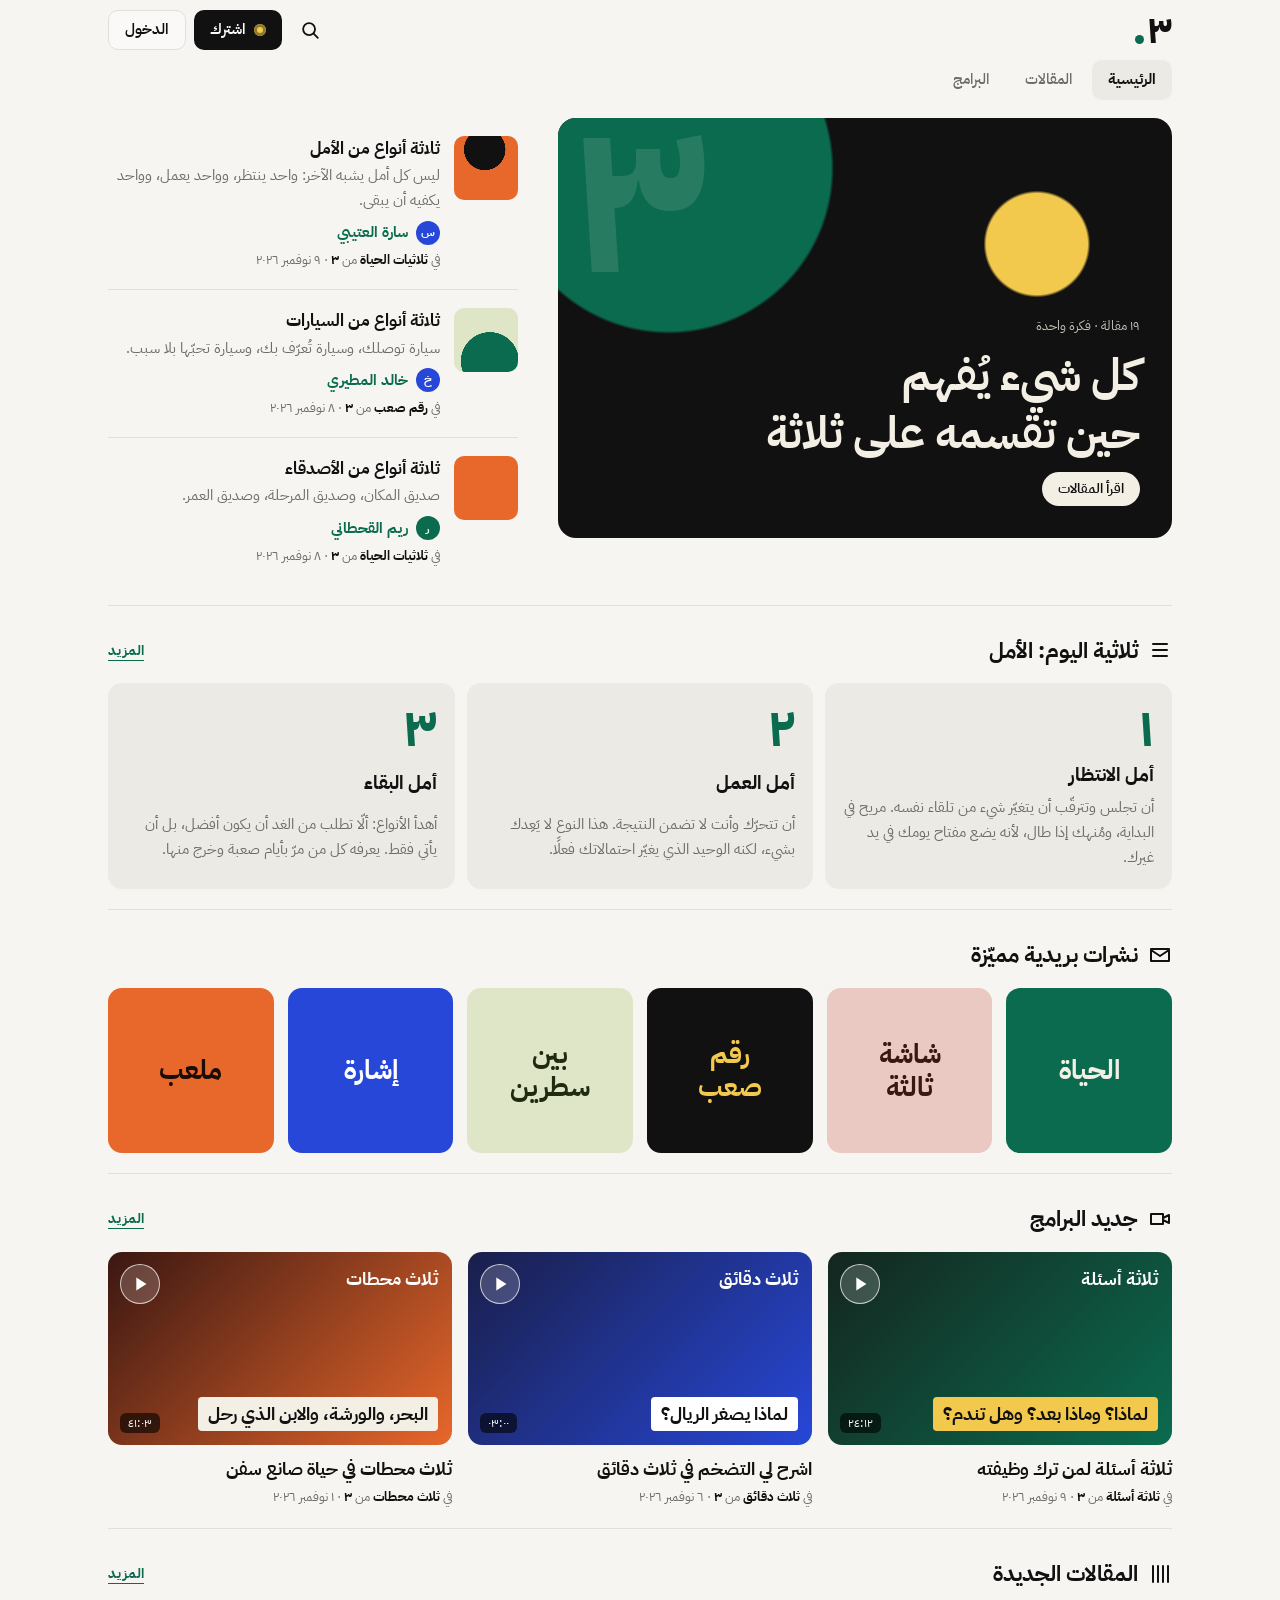
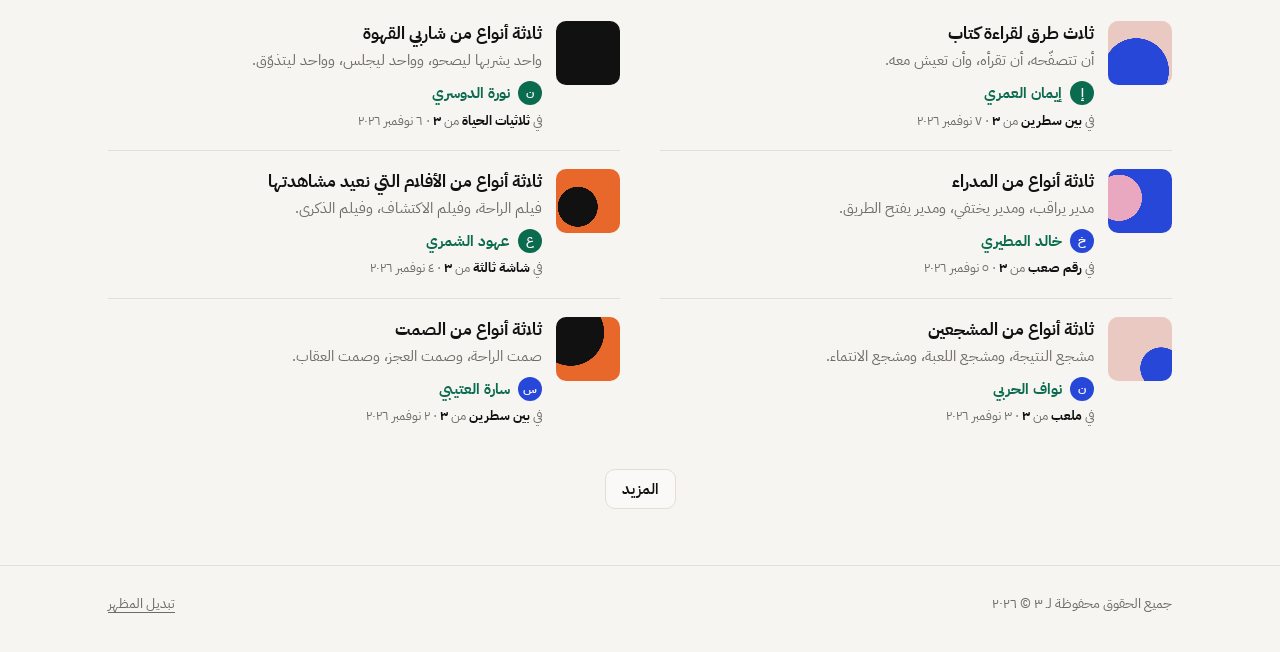
==== commit c0d30bd6: "Make ٣ about threes: 19 three-part articles, drop radio, add light motion Co-Authored-By: Claude Fab" ====
--- a/thalatha/index.html
+++ b/thalatha/index.html
@@ -4,7 +4,7 @@
   <meta charset="utf-8">
   <meta name="viewport" content="width=device-width, initial-scale=1">
   <title>٣</title>
-  <meta name="description" content="٣ — مقالات، إذاعة، برامج، ونشرات بريدية تستحق وقتك.">
+  <meta name="description" content="٣ — كل مقالة عن ثلاثة أشياء: ثلاثة أنواع من الأمل، من السيارات، من الأصدقاء…">
   <link rel="icon" href="data:image/svg+xml,%3Csvg xmlns='http://www.w3.org/2000/svg' viewBox='0 0 64 64'%3E%3Crect width='64' height='64' rx='14' fill='%23111'/%3E%3Ctext x='32' y='47' font-size='44' font-weight='700' text-anchor='middle' fill='%23fff' font-family='Tahoma,Arial'%3E٣%3C/text%3E%3C/svg%3E">
   <link rel="preconnect" href="https://fonts.googleapis.com">
   <link rel="preconnect" href="https://fonts.gstatic.com" crossorigin>
@@ -20,6 +20,7 @@
   </script>
 </head>
 <body>
+  <div class="read-bar" id="readBar" hidden></div>
   <a class="skip" href="#app">تخطَّ إلى المحتوى</a>
 
   <header class="site-header">
@@ -39,7 +40,6 @@
       <nav class="tabs" aria-label="الأقسام">
         <a href="#/" data-tab="home">الرئيسية</a>
         <a href="#/articles" data-tab="articles">المقالات</a>
-        <a href="#/radio" data-tab="radio">الإذاعة</a>
         <a href="#/programs" data-tab="programs">البرامج</a>
       </nav>
     </div>
@@ -58,7 +58,7 @@
   <dialog class="sheet search-sheet" id="dlg-search" aria-label="بحث">
     <div class="search-bar">
       <svg viewBox="0 0 24 24" width="22" height="22" aria-hidden="true"><circle cx="11" cy="11" r="6.5" fill="none" stroke="currentColor" stroke-width="2"/><path d="M16 16l4.5 4.5" stroke="currentColor" stroke-width="2" stroke-linecap="round"/></svg>
-      <input id="searchInput" type="search" placeholder="ابحث في المقالات والحلقات…" autocomplete="off">
+      <input id="searchInput" type="search" placeholder="ابحث في المقالات…" autocomplete="off">
       <button class="btn btn-line" type="button" data-close>إغلاق</button>
     </div>
     <div class="list" id="searchResults"></div>
@@ -68,7 +68,7 @@
   <dialog class="sheet" id="dlg-subscribe" aria-labelledby="subTitle">
     <button class="x" type="button" data-close aria-label="إغلاق">×</button>
     <h2 id="subTitle">اشترك في ٣</h2>
-    <p class="muted">تصلك أفضل مقالاتنا وحلقاتنا في بريدك، مجانًا.</p>
+    <p class="muted">تصلك ثلاثية جديدة في بريدك، مجانًا.</p>
     <form class="form" data-form="subscribe" novalidate>
       <label for="subEmail">البريد الإلكتروني</label>
       <input id="subEmail" name="email" type="email" dir="ltr" placeholder="name@example.com" autocomplete="email">
@@ -90,23 +90,6 @@
     </form>
   </dialog>
 
-  <!-- المشغّل -->
-  <div class="player" id="player" hidden>
-    <div class="player-art" id="playerArt"></div>
-    <div class="player-info">
-      <strong id="playerTitle"></strong>
-      <span id="playerShow"></span>
-      <div class="progress" aria-hidden="true"><i id="playerBar"></i></div>
-    </div>
-    <button class="icon-btn" id="playerToggle" type="button" aria-label="إيقاف مؤقت">
-      <svg class="i-pause" viewBox="0 0 24 24" width="20" height="20" aria-hidden="true"><path d="M7 5h4v14H7zM13 5h4v14h-4z" fill="currentColor"/></svg>
-      <svg class="i-play" viewBox="0 0 24 24" width="20" height="20" aria-hidden="true"><path d="M7 4.5v15l13-7.5z" fill="currentColor"/></svg>
-    </button>
-    <button class="icon-btn" id="playerClose" type="button" aria-label="إغلاق المشغّل">
-      <svg viewBox="0 0 24 24" width="18" height="18" aria-hidden="true"><path d="M6 6l12 12M18 6L6 18" stroke="currentColor" stroke-width="2" stroke-linecap="round"/></svg>
-    </button>
-  </div>
-
   <script src="js/data.js"></script>
   <script src="js/main.js"></script>
 </body>
--- a/thalatha/css/style.css
+++ b/thalatha/css/style.css
@@ -77,8 +77,9 @@
 .tabs a:hover { color: var(--ink); }
 .tabs a[aria-current="page"] { background: var(--card); color: var(--ink); font-weight: 700; }
 
-main { padding-block: 8px 56px; min-height: 70vh; outline: none; animation: fade .3s ease; }
-@keyframes fade { from { opacity: 0; transform: translateY(6px); } }
+main { padding-block: 8px 56px; min-height: 70vh; outline: none; }
+main.enter { animation: fade .35s ease; }
+@keyframes fade { from { opacity: 0; } }
 
 /* ---------- البانر ---------- */
 .banner {
@@ -97,12 +98,9 @@
 .row { display: flex; gap: 14px; padding: 18px 0; border-bottom: 1px solid var(--line); min-width: 0; }
 .list .row:last-child { border-bottom: 0; }
 .thumb { flex: none; width: 64px; height: 64px; border-radius: 10px; display: grid; place-items: center; overflow: hidden; }
-.thumb-play { transition: transform .2s; }
-.thumb-play:hover { transform: scale(1.06); }
 .row-body { min-width: 0; flex: 1; }
 .row h3 { font-size: 17px; line-height: 1.5; font-weight: 700; }
-.row h3 a:hover, .linklike:hover, .lead h1 a:hover { text-decoration: underline; text-decoration-thickness: 2px; text-underline-offset: 5px; }
-.linklike { text-align: start; font-weight: inherit; }
+.row h3 a:hover, .lead h1 a:hover { text-decoration: underline; text-decoration-thickness: 2px; text-underline-offset: 5px; }
 .excerpt { color: var(--muted); font-size: 14.5px; display: -webkit-box; -webkit-line-clamp: 2; -webkit-box-orient: vertical; overflow: hidden; margin-top: 2px; }
 .author { display: flex; align-items: center; gap: 8px; color: var(--accent); font-weight: 700; font-size: 14.5px; margin-top: 8px; }
 .avatar { display: inline-grid; place-items: center; width: 24px; height: 24px; border-radius: 50%; color: #fff; font-size: 12px; font-weight: 700; flex: none; }
@@ -155,7 +153,7 @@
 .empty { text-align: center; padding: 80px 0; display: grid; gap: 20px; justify-items: center; }
 
 /* ---------- التذييل ---------- */
-.site-footer { border-top: 1px solid var(--line); padding: 22px 0 90px; font-size: 13.5px; color: var(--muted); }
+.site-footer { border-top: 1px solid var(--line); padding: 22px 0 32px; font-size: 13.5px; color: var(--muted); }
 .footer-row { display: flex; justify-content: space-between; align-items: center; gap: 12px; flex-wrap: wrap; }
 .theme-btn { text-decoration: underline; text-underline-offset: 4px; min-height: 32px; }
 .theme-btn:hover { color: var(--ink); }
@@ -178,18 +176,38 @@
 .search-bar { display: flex; align-items: center; gap: 10px; }
 .search-bar svg { flex: none; color: var(--muted); }
 
-/* ---------- المشغّل ---------- */
-.player { position: fixed; z-index: 50; bottom: 14px; inset-inline: 14px; margin-inline: auto; max-width: 520px; display: flex; align-items: center; gap: 12px; padding: 10px; background: #111; color: #f3efe4; border-radius: 16px; box-shadow: 0 20px 50px -15px rgba(0, 0, 0, .6); animation: pop .3s cubic-bezier(.3, 1.3, .5, 1); }
-.player[hidden] { display: none; }
-.player-art { flex: none; width: 46px; height: 46px; border-radius: 10px; display: grid; place-items: center; font-size: 28px; font-weight: 700; line-height: 1; padding-bottom: 4px; }
-.player-info { flex: 1; min-width: 0; display: grid; line-height: 1.45; }
-.player-info strong { font-size: 14.5px; white-space: nowrap; overflow: hidden; text-overflow: ellipsis; }
-.player-info span { font-size: 12.5px; color: #a09c93; }
-.progress { height: 3px; background: #333; border-radius: 3px; margin-top: 5px; overflow: hidden; }
-.progress i { display: block; height: 100%; width: 0; background: #f2c94c; }
-.player .icon-btn:hover { background: #2a2a2a; }
-.player .i-play, .player.paused .i-pause { display: none; }
-.player.paused .i-play { display: block; }
+/* ---------- ثلاثية ---------- */
+.tri { display: grid; grid-template-columns: 1fr; gap: 12px; margin-top: 14px; }
+.tri-card { position: relative; overflow: hidden; background: var(--card); border-radius: var(--radius); padding: 18px 18px 20px; display: grid; gap: 4px; transition: transform .25s ease, background .25s; }
+a.tri-card:hover { transform: translateY(-4px); }
+.tri-num { font-size: 54px; font-weight: 700; line-height: 1; color: var(--accent); transition: transform .35s cubic-bezier(.3, 1.6, .5, 1); transform-origin: right bottom; }
+.tri-card:hover .tri-num { transform: scale(1.15) rotate(-6deg); }
+.tri-card strong { font-size: 19px; }
+.tri-card p { color: var(--muted); font-size: 14.5px; }
+.three-item { display: flex; gap: 16px; align-items: flex-start; margin-top: 30px; padding-top: 26px; border-top: 1px solid var(--line); }
+.three-num { flex: none; width: 56px; height: 56px; border-radius: 50%; background: var(--accent); color: var(--bg); display: grid; place-items: center; font-size: 30px; font-weight: 700; line-height: 1; padding-bottom: 5px; }
+.three-item h2 { margin-top: 6px; }
+.three-item p { margin-top: 6px; }
+.prose .outro { margin-top: 30px; padding-top: 26px; border-top: 1px solid var(--line); font-weight: 600; }
+
+/* ---------- الحركة ---------- */
+.read-bar { position: fixed; top: 0; inset-inline: 0; height: 3px; background: var(--accent); z-index: 60; transform: scaleX(0); transform-origin: right; }
+.read-bar[hidden] { display: none; }
+.reveal { opacity: 0; transform: translateY(14px); transition: opacity .5s ease, transform .5s cubic-bezier(.2, .7, .3, 1); }
+.reveal.in { opacity: 1; transform: none; }
+.three-item.reveal .three-num { transform: scale(.4); transition: transform .5s cubic-bezier(.3, 1.7, .5, 1) .12s; }
+.three-item.in .three-num { transform: none; }
+.thumb, .lead-art { transition: transform .3s ease; }
+.row:hover .thumb { transform: scale(1.06) rotate(-2deg); }
+.banner::before { animation: drift 14s ease-in-out infinite alternate; }
+.banner-num { animation: floaty 7s ease-in-out infinite alternate; }
+@keyframes drift { to { transform: translate(-2%, 3%) scale(1.06); } }
+@keyframes floaty { to { transform: translateY(14px) rotate(-3deg); } }
+.logo-dot { animation: drop .7s cubic-bezier(.3, 1.8, .5, 1) .2s backwards; }
+@keyframes drop { from { transform: translateY(-34px); opacity: 0; } }
+.tabs a { position: relative; }
+.tabs a[aria-current="page"] { animation: tab .25s ease; }
+@keyframes tab { from { transform: scale(.94); } }
 
 /* ---------- الشاشات الأوسع ---------- */
 @media (min-width: 720px) {
@@ -199,7 +217,8 @@
   .list .row:nth-last-child(2):nth-child(odd) { border-bottom: 0; }
   .covers { grid-template-columns: repeat(3, 1fr); gap: 14px; }
   .cover span { font-size: clamp(26px, 3.2vw, 38px); }
-  .videos { grid-template-columns: repeat(2, 1fr); }
+  .videos { grid-template-columns: repeat(3, 1fr); gap: 16px; }
+  .tri { grid-template-columns: repeat(3, 1fr); }
   .search-sheet .list, .home-top .list { grid-template-columns: 1fr; }
   .home-top .list .row:nth-last-child(2) { border-bottom: 1px solid var(--line); }
 }
@@ -208,11 +227,12 @@
   .banner { min-height: 420px; padding: 32px; }
   .covers { grid-template-columns: repeat(6, 1fr); }
   .cover span { font-size: clamp(20px, 2.1vw, 28px); }
-  .videos { grid-template-columns: repeat(3, 1fr); }
   .lead { display: grid; grid-template-columns: 1.2fr 1fr; column-gap: 40px; align-content: center; }
   .lead-art { grid-row: span 5; margin-bottom: 0; }
   .lead h1 { align-self: end; }
 }
 @media (prefers-reduced-motion: reduce) {
   *, *::before, *::after { animation: none !important; transition: none !important; }
-}
+  .reveal { opacity: 1; transform: none; }
+  .three-item.reveal .three-num { transform: none; }
+}
